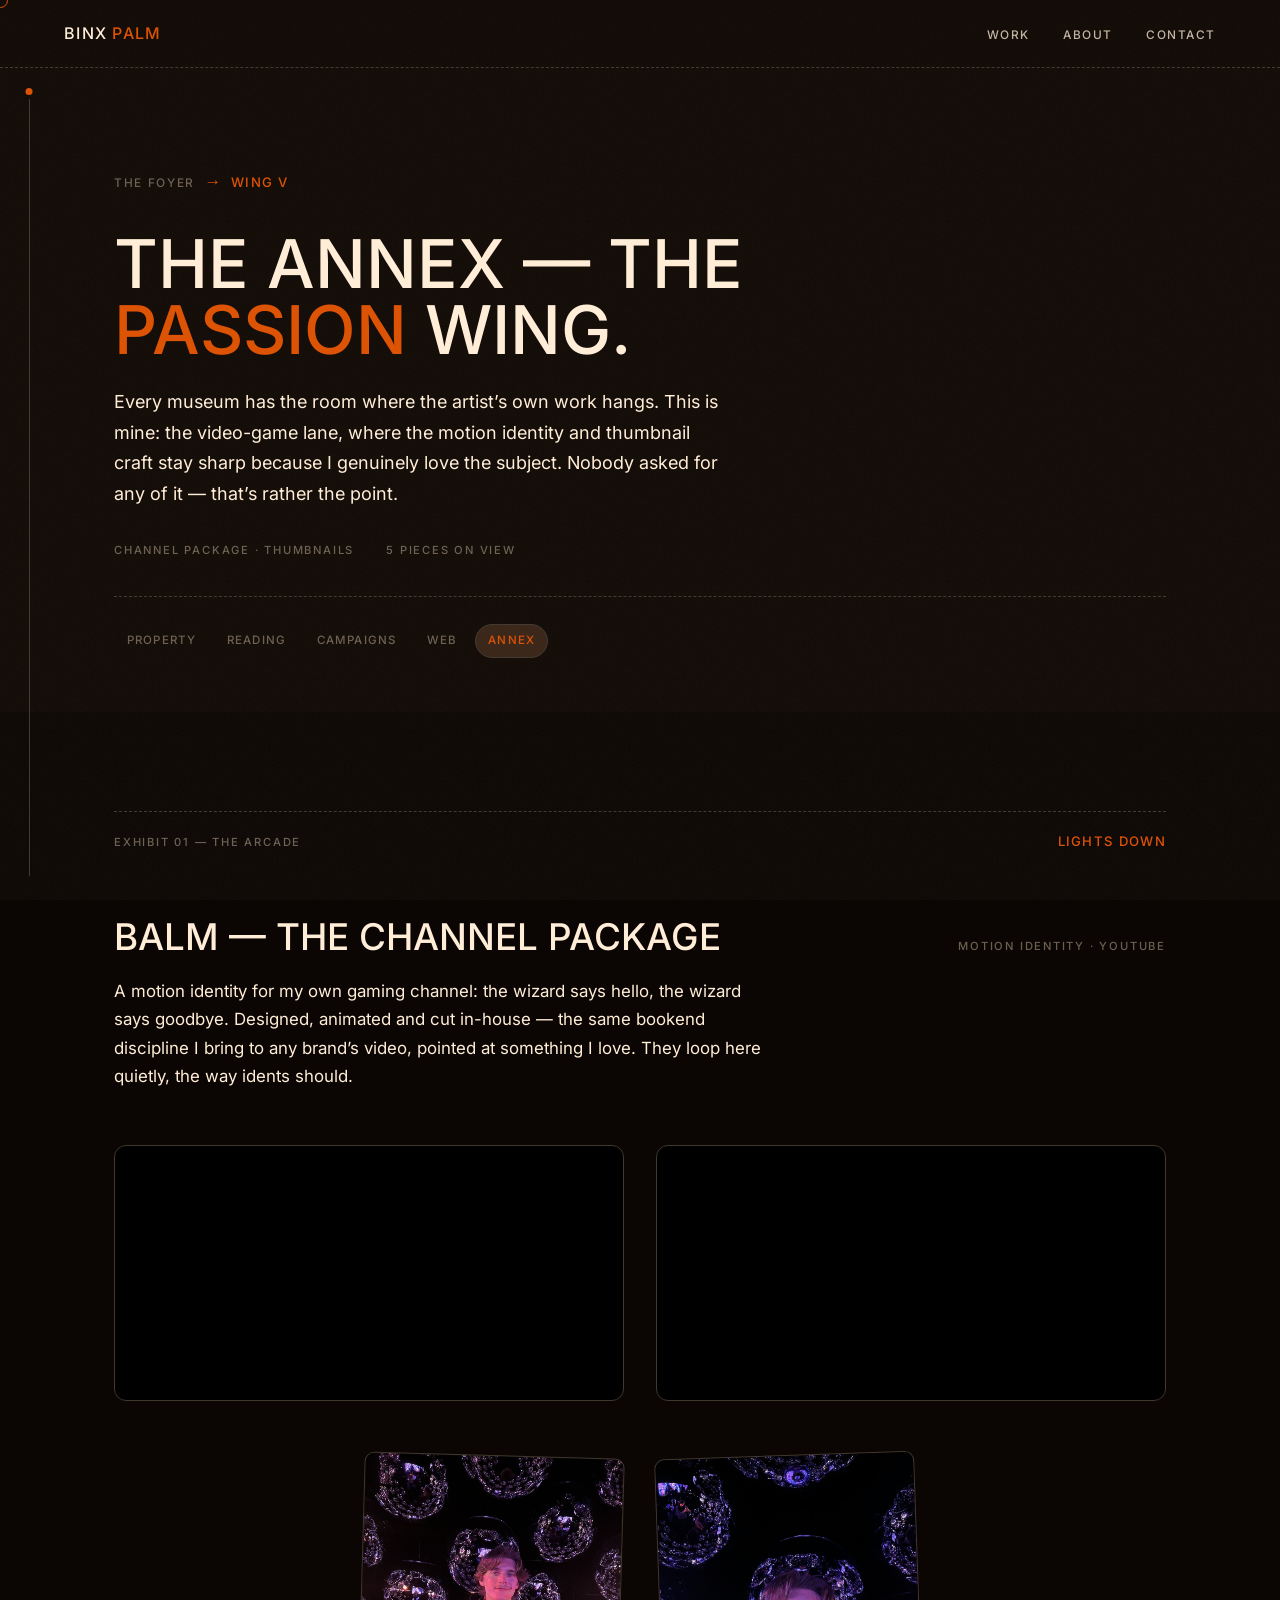
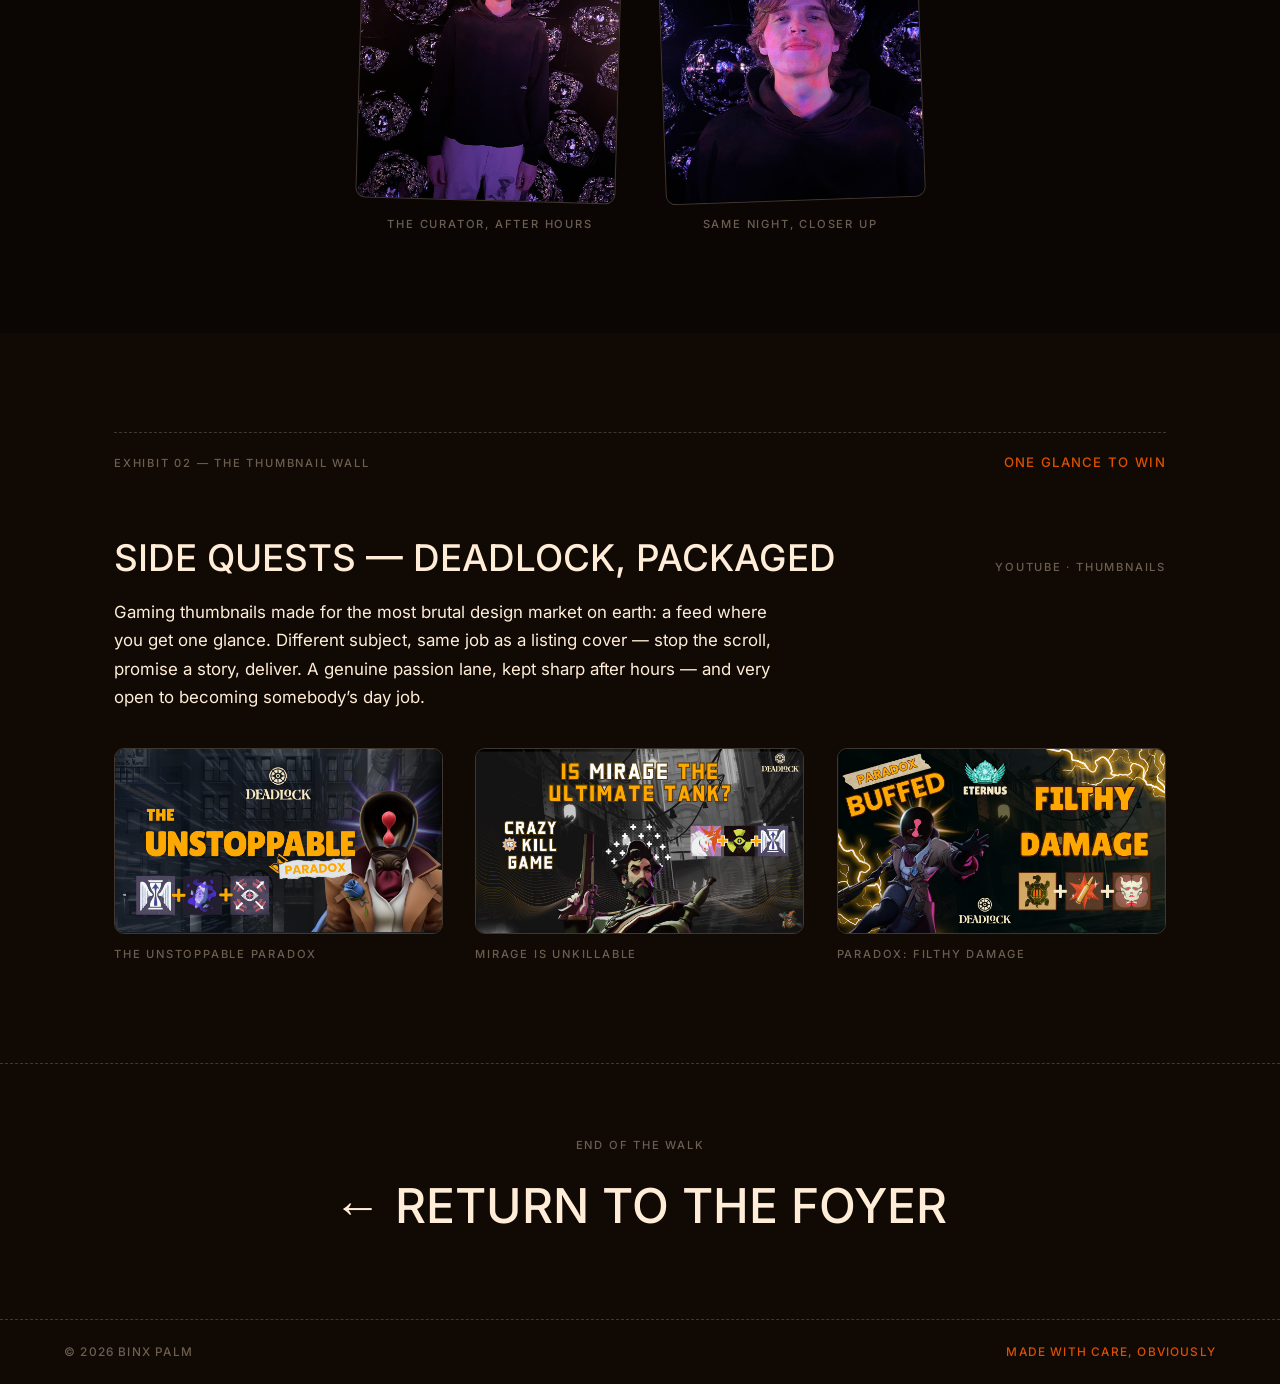
==== annex.html @ 588306c3 "Fix hero parallax smoothness, image cropping, and swap hero backdrop 1. Parallax was snapping direct" ====
<!doctype html>
<html lang="en">
<head>
<meta charset="utf-8">
<meta name="viewport" content="width=device-width, initial-scale=1">
<title>The Annex — Binx Palm</title>
<meta name="description" content="The passion lane of Binx Palm: the Balm channel motion identity and YouTube thumbnail craft.">
<script>document.documentElement.classList.add('js');</script>
<link rel="stylesheet" href="assets/css/site.css">
</head>
<body>

<div class="progress" aria-hidden="true"><i id="pBar"></i></div>

<a class="skip" href="#exhibits">Skip to the exhibits</a>

<nav class="nav" aria-label="Main">
  <a class="mark serif" href="index.html">binx <i>palm</i></a>
  <ul>
    <li><a href="index.html#work">Work</a></li>
    <li><a href="index.html#about">About</a></li>
    <li><a href="index.html#contact">Contact</a></li>
  </ul>
</nav>

<header class="wing-hero wrap">
  <div class="crumb rv">
    <a href="index.html">The foyer</a><span class="sep">→</span><span class="room">wing v</span>
  </div>
  <h1 class="serif rv">The Annex — the <em class="tilt">passion</em> wing.</h1>
  <p class="lede rv d2">Every museum has the room where the artist’s own work hangs. This is mine: the video-game lane, where the motion identity and thumbnail craft stay sharp because I genuinely love the subject. Nobody asked for any of it — that’s rather the point.</p>
  <div class="meta-row rv d2">
    <span class="label">Channel package · thumbnails</span>
    <span class="label">5 pieces on view</span>
  </div>
  <nav class="wing-jump" aria-label="Other wings">
    <a href="property.html">Property</a>
    <a href="reading.html">Reading</a>
    <a href="campaigns.html">Campaigns</a>
    <a href="web.html">Web</a>
    <a href="annex.html" aria-current="page">Annex</a>
  </nav>
</header>

<main id="exhibits">

  <!-- ============ EXHIBIT 1 · THE ARCADE (dark) ============ -->
  <section class="screening">
    <div class="wrap">
      <div class="rule-head rv">
        <span class="label">Exhibit 01 — The arcade</span>
        <span class="room">lights down</span>
      </div>
      <div class="x-head rv">
        <h2 class="serif">Balm — the channel package</h2>
        <span class="label">Motion identity · YouTube</span>
      </div>
      <p class="x-lede rv">A motion identity for my own gaming channel: the wizard says hello, the wizard says goodbye. Designed, animated and cut in-house — the same bookend discipline I bring to any brand’s video, pointed at something I love. They loop here quietly, the way idents should.</p>
      <div class="bumpers rv">
        <figure class="bumper">
          <video src="assets/video/balm-intro.mp4" data-ambient muted loop playsinline preload="metadata" aria-label="Balm channel intro bumper: an animated wizard ident, looping silently"></video>
        </figure>
        <figure class="bumper">
          <video src="assets/video/balm-outro.mp4" data-ambient muted loop playsinline preload="metadata" aria-label="Balm channel outro bumper, looping silently"></video>
        </figure>
      </div>

      <div class="after-hours rv">
        <figure>
          <div class="ph"><img src="assets/img/me/binx-afterhours.jpg" alt="Binx in low purple light, surrounded by mirrored spheres in a dark art installation" loading="lazy"></div>
          <figcaption class="label">the curator, after hours</figcaption>
        </figure>
        <figure>
          <div class="ph"><img src="assets/img/me/binx-closelight.jpg" alt="Binx in close, colourful bokeh light, a quieter portrait from the same night" loading="lazy"></div>
          <figcaption class="label">same night, closer up</figcaption>
        </figure>
      </div>
    </div>
  </section>

  <!-- ============ EXHIBIT 2 · THUMBNAIL WALL ============ -->
  <section>
    <div class="wrap">
      <div class="rule-head rv">
        <span class="label">Exhibit 02 — The thumbnail wall</span>
        <span class="room">one glance to win</span>
      </div>
      <div class="x-head rv">
        <h2 class="serif">Side quests — Deadlock, packaged</h2>
        <span class="label">YouTube · thumbnails</span>
      </div>
      <p class="x-lede rv">Gaming thumbnails made for the most brutal design market on earth: a feed where you get one glance. Different subject, same job as a listing cover — stop the scroll, promise a story, deliver. A genuine passion lane, kept sharp after hours — and very open to becoming somebody’s day job.</p>

      <div class="grid-3 rv" data-gallery="annex">
        <figure>
          <button class="frame" data-full="assets/img/annex/thumb-paradox-unstoppable.jpg" data-cap="The Unstoppable Paradox — build showcase thumbnail" data-cursor="view" aria-haspopup="dialog"><img src="assets/img/annex/thumb-paradox-unstoppable.jpg" alt="YouTube thumbnail: The Unstoppable Paradox, character in trench coat with item icons against a dark city" loading="lazy"><span class="tag">Open</span></button>
          <figcaption><span class="label">The Unstoppable Paradox</span></figcaption>
        </figure>
        <figure>
          <button class="frame" data-full="assets/img/annex/thumb-mirage.jpg" data-cap="Is Mirage the Ultimate Tank? — crazy 15-kill game" data-cursor="view" aria-haspopup="dialog"><img src="assets/img/annex/thumb-mirage.jpg" alt="YouTube thumbnail: Is Mirage the Ultimate Tank, mustachioed character with pistol and item icons" loading="lazy"><span class="tag">Open</span></button>
          <figcaption><span class="label">Mirage is Unkillable</span></figcaption>
        </figure>
        <figure>
          <button class="frame" data-full="assets/img/annex/thumb-paradox-damage.jpg" data-cap="Paradox: Filthy Damage — build thumbnail" data-cursor="view" aria-haspopup="dialog"><img src="assets/img/annex/thumb-paradox-damage.jpg" alt="YouTube thumbnail: Paradox filthy damage build" loading="lazy"><span class="tag">Open</span></button>
          <figcaption><span class="label">Paradox: Filthy Damage</span></figcaption>
        </figure>
      </div>
    </div>
  </section>

</main>

<div class="wing-next">
  <a href="index.html" data-cursor="enter">
    <span class="label">End of the walk</span>
    <span class="next-name serif">← Return to the foyer</span>
  </a>
</div>

<footer class="foot">
  <span>© <span id="year">2026</span> Binx Palm</span>
  <span><i>made with care, obviously</i></span>
</footer>

<script src="assets/js/site.js"></script>
</body>
</html>
---- assets/css/site.css ----
/* ============================================================
   BINX PALM — DARKROOM EDITORIAL
   A single artifact at a time, floating in warm darkness.
   Cream type is the only decoration; ember is spent once.

   Adapted from a darkroom product-editorial system (warm-void
   canvas, uppercase display type, single rare accent) and refit
   for a five-wing portfolio: each wing's signature piece gets a
   full-viewport reveal instead of one hero product. Committed
   to one dark world on purpose — no light/dark toggle here.
   ============================================================ */

/* Cross-document view transitions: a smooth cross-fade between pages in
   browsers that support it (Chrome/Edge 126+), a plain instant navigation
   everywhere else. One rule, whole site, zero JS. */
@view-transition {
  navigation: auto;
}

@font-face {
  font-family: 'Inter';
  font-style: normal;
  font-weight: 400;
  font-display: swap;
  src: url("../fonts/inter-var.woff2") format("woff2");
}
@font-face {
  font-family: 'Inter';
  font-style: normal;
  font-weight: 500;
  font-display: swap;
  src: url("../fonts/inter-var.woff2") format("woff2");
}
@font-face {
  font-family: 'Inter';
  font-style: normal;
  font-weight: 600;
  font-display: swap;
  src: url("../fonts/inter-var.woff2") format("woff2");
}

:root {
  --paper: #100904;      /* walnut shadow — the canvas, every page */
  --ink: #ffedd7;        /* warm cream — the only text color that matters */
  --clay: #dc5000;       /* ember — spent once per screen, never on buttons */
  --sand: #382416;       /* bark brown — elevated surface + the one filled button */
  --sand-deep: #443021;  /* bark, one step up — hover state for elevated surfaces */
  --mute: #6c5f51;       /* driftwood — secondary text, muted structure */
  --hair: #40372e;       /* cork — dashed dividers, hairline borders */
  --nav-veil: rgba(16, 9, 4, .82);
  --screen: #0b0603;     /* just past the canvas — video wells, deepest void */
}

* { margin: 0; padding: 0; box-sizing: border-box; }

html { scroll-behavior: smooth; }
@media (prefers-reduced-motion: reduce) {
  html { scroll-behavior: auto; }
  *, *::before, *::after { animation-duration: .001s !important; transition-duration: .001s !important; }
}

body {
  background: var(--paper);
  color: var(--ink);
  font-family: 'Inter', -apple-system, "Segoe UI", Helvetica, Arial, sans-serif;
  font-size: 1.05rem;
  font-weight: 400;
  line-height: 1.7;
  -webkit-font-smoothing: antialiased;
  overflow-x: hidden;
}
body:has(dialog[open]) { overflow: hidden; }

/* Two voices, no more: uppercase 500 is the default declarative register;
   .voice (body copy) is the sole mixed-case, conversational exception. */
h1, h2, h3, h4,
.serif, .label, .room, .nav .mark, .nav ul a, .crumb a, .wing-jump a,
.work-cap h3, .work-count, .doc-kicker, .doc-open, .live-card h3,
.now-list dt, .socials a, .foot, .skip, .btn-primary, .btn-ghost,
.reveal-kicker, .reveal-heading, .contact h2, .wing-hero h1, .about-copy h2 {
  font-family: 'Inter', -apple-system, sans-serif;
  font-weight: 500;
  text-transform: uppercase;
  letter-spacing: normal;
}
em.tilt, .tilt { font-style: normal; color: var(--clay); }

.voice { font-weight: 400; text-transform: none; letter-spacing: normal; }

a { color: inherit; }
:focus-visible { outline: 2px solid var(--clay); outline-offset: 4px; border-radius: 2px; }
::selection { background: var(--clay); color: var(--ink); }

img, video { max-width: 100%; display: block; }

.label {
  font-size: .7rem; letter-spacing: .16em; color: var(--mute);
}
.room { font-size: .82rem; letter-spacing: .1em; color: var(--clay); }

.skip {
  position: absolute; left: -999px; top: 0; z-index: 300;
  background: var(--sand); color: var(--ink); padding: .5rem 1rem; text-decoration: none;
}
.skip:focus { left: 0; }

/* ============ SCROLL PROGRESS ============ */
.progress { position: fixed; top: 0; left: 0; right: 0; height: 2px; z-index: 210; pointer-events: none; }
.progress i { display: block; height: 100%; background: var(--clay); transform-origin: 0 50%; transform: scaleX(0); }

/* ============ SCROLL RAIL — the site's signature companion ============ */
.rail {
  position: fixed; top: 5.5rem; bottom: 1.5rem; left: clamp(.9rem, 2.4vw, 1.8rem);
  width: 1px; background: var(--hair); z-index: 90; pointer-events: none;
  display: none;
}
@media (min-width: 1080px) and (min-height: 560px) { .rail { display: block; } }
.rail i {
  position: absolute; left: 50%; top: 0; width: 7px; height: 7px; border-radius: 50%;
  background: var(--clay); transform: translate(-50%, 0);
  box-shadow: 0 0 0 4px var(--paper);
}
@media (prefers-reduced-motion: reduce) { .rail i { transition: none; } }

/* ============ CURSOR — an ember ring that morphs over artifacts ============
   Pure addition, never load-bearing: the native cursor stays usable the
   whole time underneath. Fine-pointer + motion-ok only. */
.cursor {
  position: fixed; left: 0; top: 0; z-index: 240; pointer-events: none;
  width: 15px; height: 15px; margin: -7.5px 0 0 -7.5px;
  border: 1px solid var(--clay); border-radius: 50%;
  display: none; opacity: 0;
  transition: width .25s cubic-bezier(.2,.7,.2,1), height .25s cubic-bezier(.2,.7,.2,1),
              margin .25s cubic-bezier(.2,.7,.2,1), opacity .2s, background .25s;
  will-change: transform;
}
.cursor.on { opacity: 1; }
.js.has-cursor .cursor { display: block; }
.cursor .cta {
  position: absolute; inset: 0; display: grid; place-items: center;
  font-size: .58rem; letter-spacing: .1em; color: var(--paper);
  opacity: 0; transition: opacity .2s;
}
.cursor.big {
  width: 58px; height: 58px; margin: -29px 0 0 -29px;
  background: var(--clay); border-color: var(--clay);
}
.cursor.big .cta { opacity: 1; }
@media (pointer: coarse), (prefers-reduced-motion: reduce) { .cursor { display: none !important; } }

/* ============ TILT — every artifact rotates gently toward you ============
   Base transform + transition live on .frame itself and on
   .reveal-figure .frame-shell (below); this just kills the motion
   for anyone who asked for less of it. */
@media (prefers-reduced-motion: reduce) { .frame, .frame-shell { transition: none !important; } }

/* ============ MAGNETIC — the CTA leans toward the cursor ============ */
.btn-primary, .hero-scroll, .wing-next a {
  transition: transform .35s cubic-bezier(.2,.7,.2,1), background .25s;
  display: inline-block;
}

/* ============ MARQUEE — one energetic beat between hero and work ============ */
.marquee {
  overflow: hidden; white-space: nowrap;
  border-top: 1px dashed var(--hair); border-bottom: 1px dashed var(--hair);
  padding: .9rem 0;
}
.marquee .track { display: inline-block; animation: marquee 22s linear infinite; }
@media (prefers-reduced-motion: reduce) { .marquee .track { animation: none; } }
.marquee span {
  font-size: .82rem; letter-spacing: .16em; padding: 0 1.1rem; color: var(--ink); opacity: .7;
}
.marquee span.hi { color: var(--clay); opacity: 1; }
@keyframes marquee { to { transform: translateX(-50%); } }

/* ============ GRAIN — one quiet texture pass, sitewide ============ */
.grain {
  position: fixed; inset: 0; z-index: 205; pointer-events: none;
  opacity: .05; mix-blend-mode: screen;
  background-image: url("data:image/svg+xml,%3Csvg xmlns='http://www.w3.org/2000/svg' width='180' height='180'%3E%3Cfilter id='n'%3E%3CfeTurbulence type='fractalNoise' baseFrequency='0.85' numOctaves='2' stitchTiles='stitch'/%3E%3C/filter%3E%3Crect width='100%25' height='100%25' filter='url(%23n)'/%3E%3C/svg%3E");
}

/* ============ NAV — fixed, transparent, four items max ============ */
.nav {
  position: sticky; top: 0; z-index: 100;
  display: flex; align-items: baseline; justify-content: space-between; gap: 1rem;
  padding: 1.2rem clamp(1.25rem, 5vw, 4rem);
  background: var(--nav-veil);
  backdrop-filter: blur(14px);
  -webkit-backdrop-filter: blur(14px);
  border-bottom: 1px dashed var(--hair);
}
.nav .mark { font-size: 1rem; letter-spacing: .08em; text-decoration: none; }
.nav .mark i { font-style: normal; color: var(--clay); }
.nav ul { display: flex; gap: clamp(.8rem, 2.6vw, 2.2rem); list-style: none; flex-wrap: wrap; }
.nav ul a {
  font-size: .74rem; letter-spacing: .13em;
  text-decoration: none; color: var(--ink); opacity: .75; transition: opacity .25s; position: relative;
}
.nav ul a::after {
  content: ""; position: absolute; left: 0; right: 100%; bottom: -5px; height: 1px;
  border-bottom: 1px dashed var(--clay); transition: right .3s cubic-bezier(.2,.7,.2,1);
}
.nav ul a:hover { opacity: 1; }
.nav ul a:hover::after { right: 0; }
.nav ul a[aria-current="page"] { color: var(--clay); opacity: 1; }

/* ============ SHARED SCAFFOLD ============ */
.wrap { max-width: 1180px; margin: 0 auto; padding-left: clamp(1.25rem, 5vw, 4rem); padding-right: clamp(1.25rem, 5vw, 4rem); }
section, .wing-hero { padding-top: clamp(4.5rem, 11vh, 8rem); padding-bottom: clamp(4.5rem, 11vh, 8rem); }
.rule-head {
  display: flex; align-items: baseline; justify-content: space-between; gap: 1rem;
  border-top: 1px dashed var(--hair); padding-top: 1.1rem;
  margin-bottom: clamp(2.5rem, 6vh, 4rem);
}

/* ============ HERO — text behind subject, in front of the room ============
   Three layers, three parallax speeds: the room photo (slowest, furthest
   back), the wordmark (middle), Binx's cutout (fastest, closest to you) —
   he's standing in front of his own name, which is standing in front of
   the room. data-parallax on each layer is read by site.js. */
.hero {
  position: relative; min-height: 100svh;
  overflow: hidden;
  background:
    radial-gradient(ellipse 70% 55% at 50% 38%, #6b3018 0%, #4a2313 42%, transparent 75%),
    var(--paper);
}

.hero-tag {
  position: absolute; z-index: 3; top: clamp(6rem, 13vh, 8.5rem); left: clamp(1.25rem, 5vw, 4rem);
  font-size: .82rem; letter-spacing: .14em; color: var(--ink); opacity: .85;
}
.hero-tag .paren { color: var(--clay); }

/* vertical sidebar label — a physical-product serial, translated to a portfolio */
.hero-side {
  position: absolute; z-index: 3; right: clamp(.75rem, 2.5vw, 2rem); top: 50%;
  transform: translateY(-50%) rotate(90deg); transform-origin: center;
  font-size: .7rem; letter-spacing: .22em; color: var(--ink); opacity: .55;
  white-space: nowrap; display: none;
}
@media (min-width: 780px) { .hero-side { display: block; } }

/* the wordmark — huge, centered, sitting behind the cutout */
.hero-wordmark {
  position: absolute; z-index: 1; left: 50%; top: 19%;
  transform: translateX(-50%);
  width: 100%; text-align: center; pointer-events: none;
  font-size: clamp(3.1rem, 14.5vw, 10.5rem); line-height: .86; letter-spacing: -0.01em;
  color: var(--ink); white-space: nowrap;
  will-change: transform;
}

/* the cutout — on top of the wordmark, anchored so his head crosses it */
.hero-cutout {
  position: absolute; z-index: 2; left: 50%; top: 12%;
  transform: translateX(-50%);
  width: clamp(230px, 31vw, 430px); height: auto;
  pointer-events: none;
  filter: drop-shadow(0 40px 70px rgba(0,0,0,.5)) saturate(.92) sepia(.08);
  will-change: transform;
}

/* intro + scroll cue, pinned to the foot of the hero */
.hero-foot {
  position: absolute; z-index: 3; left: clamp(1.25rem, 5vw, 4rem); right: clamp(1.25rem, 5vw, 4rem);
  bottom: clamp(6.5rem, 15vh, 9.5rem);
}
.hero-intro {
  max-width: 46ch;
  font-size: clamp(1rem, 1.5vw, 1.25rem); color: var(--ink); opacity: .85;
}
.hero-intro b { font-weight: 600; opacity: 1; }
.hero-scroll {
  display: inline-block; margin-top: clamp(1.25rem, 3vh, 1.75rem);
  font-size: .78rem; letter-spacing: .12em; text-decoration: none; color: var(--ink);
  border-bottom: 1px dashed var(--clay); padding-bottom: .2rem;
}

/* credit card, lower-left, dashed divider inside */
.hero-card {
  position: absolute; z-index: 3; left: clamp(1.25rem, 5vw, 4rem); bottom: clamp(1.5rem, 4vh, 2.5rem);
  max-width: 30ch; padding: 1rem 1.15rem;
  background: rgba(16, 9, 4, .6); border: 1px solid var(--hair); border-radius: 12px;
  backdrop-filter: blur(6px); -webkit-backdrop-filter: blur(6px);
  display: none;
}
@media (min-width: 640px) { .hero-card { display: block; } }
.hero-card .label { display: block; margin-bottom: .6rem; }
.hero-card p { font-size: .86rem; color: var(--ink); opacity: .8; padding-top: .6rem; border-top: 1px dashed var(--hair); }

/* video thumbnail, lower-right */
.hero-video {
  position: absolute; z-index: 3; right: clamp(1.25rem, 5vw, 4rem); bottom: clamp(1.5rem, 4vh, 2.5rem);
  width: clamp(96px, 12vw, 150px); aspect-ratio: 16/10;
  border: 1px solid var(--hair); border-radius: 12px; overflow: hidden;
  text-decoration: none; display: none;
  background: var(--screen);
}
@media (min-width: 900px) { .hero-video { display: grid; place-items: center; } }
.hero-video::before {
  content: ""; position: absolute; inset: 0; opacity: .5;
  background: linear-gradient(140deg, var(--sand), transparent 70%);
}
.hero-video .play {
  position: relative; z-index: 1; width: 34px; height: 34px; border-radius: 50%;
  background: var(--ink); display: grid; place-items: center;
}
.hero-video .play::after {
  content: ""; width: 0; height: 0; margin-left: 3px;
  border-style: solid; border-width: 7px 0 7px 11px; border-color: transparent transparent transparent var(--paper);
}
.hero-video .cap {
  position: absolute; left: .6rem; bottom: .5rem; z-index: 1;
  font-size: .58rem; letter-spacing: .12em; color: var(--ink);
}

/* ============ THE WORK — five artifacts, close together ============
   Compact by request: no full-viewport-per-wing spacing, and the
   artifact itself is the biggest thing in the row. */
.reveal-section {
  border-top: 1px dashed var(--hair);
  padding-top: clamp(1.75rem, 3.5vh, 2.5rem); padding-bottom: clamp(1.75rem, 3.5vh, 2.5rem);
}
.reveal-grid {
  width: 100%; display: grid; gap: clamp(1.5rem, 3vw, 2rem); align-items: center;
}
@media (min-width: 900px) { .reveal-grid { grid-template-columns: .8fr 1.7fr .8fr; } }
.reveal-copy-l { order: 1; }
.reveal-figure { order: 2; justify-self: center; }
.reveal-copy-r { order: 3; }
@media (min-width: 900px) {
  .reveal-copy-l { text-align: left; }
  .reveal-copy-r { text-align: left; }
}
.reveal-kicker { display: block; color: var(--clay); font-size: .76rem; letter-spacing: .14em; margin-bottom: .9rem; }
.reveal-heading {
  font-size: clamp(1.9rem, 4.2vw, 3.1rem); line-height: .96;
  max-width: 13ch;
}
.reveal-copy-r p { font-size: clamp(1rem, 1.4vw, 1.15rem); color: var(--ink); opacity: .8; max-width: 40ch; }
.reveal-count { display: inline-block; margin-top: 1.1rem; font-size: .68rem; letter-spacing: .14em; color: var(--mute); }
/* no forced aspect-ratio here on purpose — most of this work is portrait
   (listing decks, Instagram posts); cropping them into a landscape box
   was hiding most of the content. Each artifact keeps its own shape,
   capped by width/height so nothing dominates the page. */
.reveal-figure a { display: inline-block; text-decoration: none; line-height: 0; }
.reveal-figure .frame-shell {
  position: relative; display: inline-block; line-height: 0;
  border: 1px solid var(--hair); border-radius: 12px; overflow: hidden;
  background: var(--sand); transition: transform .5s cubic-bezier(.2,.7,.2,1), border-color .3s;
}
.reveal-figure img {
  display: block; width: auto; height: auto;
  max-width: min(78vw, 600px); max-height: 68vh;
  transition: transform .6s cubic-bezier(.2,.7,.2,1);
}
.reveal-figure a:hover .frame-shell { border-color: var(--clay); }
.reveal-figure a:hover img { transform: scale(1.03); }

/* ============ WING HERO (subpages) ============ */
.wing-hero { padding-bottom: clamp(2.5rem, 6vh, 4rem); }
.crumb { display: flex; gap: .6rem; align-items: baseline; margin-bottom: clamp(1.5rem, 4vh, 2.25rem); }
.crumb a { font-size: .74rem; letter-spacing: .14em; color: var(--mute); text-decoration: none; }
.crumb a:hover { color: var(--clay); }
.crumb .sep { color: var(--clay); }
.wing-hero h1 { font-size: clamp(2rem, 5.6vw, 4.2rem); line-height: .98; max-width: 16ch; }
.wing-hero .lede { margin-top: 1.5rem; max-width: 56ch; color: var(--ink); opacity: .78; font-size: clamp(1.02rem, 1.4vw, 1.15rem); }
.wing-hero .meta-row { display: flex; flex-wrap: wrap; gap: .5rem 2rem; margin-top: 2rem; align-items: baseline; }

/* jump strip */
.wing-jump {
  display: flex; flex-wrap: wrap; gap: .4rem .3rem;
  margin-top: clamp(1.75rem, 4vh, 2.5rem);
  padding-top: clamp(1.25rem, 3vh, 1.75rem);
  border-top: 1px dashed var(--hair);
}
.wing-jump a {
  font-size: .72rem; letter-spacing: .1em;
  text-decoration: none; color: var(--mute);
  padding: .4rem .75rem; border-radius: 999px;
  border: 1px solid transparent;
  transition: color .25s, border-color .25s, background .25s;
}
.wing-jump a:hover { color: var(--ink); border-color: var(--hair); }
.wing-jump a[aria-current="page"] { color: var(--clay); background: var(--sand); border-color: var(--hair); }

/* ============ EXHIBITS (wing pages) ============ */
.exhibit { margin-bottom: clamp(4rem, 10vh, 7rem); }
.exhibit:last-child { margin-bottom: 0; }
.x-head { display: flex; align-items: baseline; justify-content: space-between; gap: 1rem; flex-wrap: wrap; margin-bottom: .5rem; }
.x-head h2 { font-size: clamp(1.5rem, 3.2vw, 2.3rem); }
.x-lede { color: var(--ink); opacity: .78; max-width: 60ch; margin-bottom: clamp(1.5rem, 4vh, 2.25rem); }
.x-lede a { color: var(--clay); }

/* horizontal flip-through strip */
.strip-shell { position: relative; }
.strip {
  display: flex; gap: clamp(1rem, 2.5vw, 1.75rem);
  overflow-x: auto; scroll-snap-type: x mandatory;
  padding: .25rem .25rem 1rem;
  scrollbar-width: none;
}
.strip::-webkit-scrollbar { display: none; }
.strip .leaf { flex: 0 0 auto; scroll-snap-align: center; width: min(74vw, 420px); }
.strip .leaf.landscape { width: min(84vw, 640px); }
.strip-foot { display: flex; align-items: baseline; justify-content: space-between; gap: 1rem; margin-top: .35rem; }
.strip-count { font-variant-numeric: tabular-nums; }
.strip-count b { color: var(--clay); font-weight: 500; }

/* framed artwork */
.frame {
  position: relative; display: block; width: 100%;
  background: var(--sand); border: 1px solid var(--hair); border-radius: 10px;
  overflow: hidden; cursor: pointer; padding: 0;
  transition: border-color .3s, transform .5s cubic-bezier(.2,.7,.2,1);
  transform: perspective(900px) rotateX(0deg) rotateY(0deg);
  font: inherit; color: inherit; text-align: inherit;
}
.frame img { width: 100%; height: auto; transition: transform .6s cubic-bezier(.2,.7,.2,1); }
.frame:hover { border-color: var(--clay); }
.frame:hover img { transform: scale(1.025); }
.frame .tag {
  position: absolute; left: .75rem; bottom: .75rem;
  background: var(--paper); color: var(--ink);
  font-size: .64rem; letter-spacing: .13em;
  padding: .25rem .6rem; border-radius: 999px; border: 1px solid var(--hair);
  opacity: 0; transition: opacity .3s;
}
.frame:hover .tag { opacity: 1; }

/* grids */
.grid-3 { display: grid; gap: clamp(1.25rem, 3vw, 2rem); }
@media (min-width: 760px) { .grid-3 { grid-template-columns: 1fr 1fr 1fr; } }
.grid-2 { display: grid; gap: clamp(1.25rem, 3vw, 2rem); }
@media (min-width: 700px) { .grid-2 { grid-template-columns: 1fr 1fr; } }
.grid-3 figure figcaption, .grid-2 figure figcaption { margin-top: .7rem; }
.grid-3 figure figcaption .label, .grid-2 figure figcaption .label { display: block; }
.grid-3 figure figcaption p, .grid-2 figure figcaption p { color: var(--ink); opacity: .7; font-size: .92rem; margin-top: .25rem; }

/* document placards (PDFs) */
.doc-row { display: grid; gap: clamp(1.25rem, 3vw, 2rem); }
@media (min-width: 760px) { .doc-row { grid-template-columns: 1fr 1fr; } }
.doc-card {
  display: flex; flex-direction: column; gap: .5rem;
  border: 1px solid var(--hair); border-radius: 12px;
  background: var(--sand); padding: clamp(1.5rem, 3.5vw, 2.25rem);
  text-decoration: none; position: relative; overflow: hidden;
  transition: border-color .3s, transform .4s;
}
.doc-card:hover { border-color: var(--clay); transform: translateY(-3px); }
.doc-preview {
  display: block; position: relative;
  height: clamp(240px, 34vw, 360px);
  margin: 0 0 1rem; border: 1px dashed var(--hair); border-radius: 8px;
  overflow: hidden; background: var(--paper);
}
.doc-preview::before {
  content: "PDF — open to read"; position: absolute; inset: 0;
  display: grid; place-items: center;
  font-size: .7rem; letter-spacing: .16em; color: var(--mute);
}
.doc-preview iframe {
  position: absolute; inset: 0; width: 100%; height: 100%;
  border: 0; pointer-events: none; background: transparent;
}
.doc-card .doc-kicker { color: var(--clay); font-size: .68rem; letter-spacing: .16em; }
.doc-card h3 { font-size: clamp(1.2rem, 2.4vw, 1.7rem); line-height: 1.1; }
.doc-card p { color: var(--ink); opacity: .78; font-size: .95rem; }
.doc-card .doc-open { margin-top: .75rem; color: var(--ink); font-size: .72rem; letter-spacing: .14em; }
.doc-card .doc-open i { font-style: normal; color: var(--clay); }
.doc-card .corner {
  position: absolute; top: 0; right: 0; width: 44px; height: 44px;
  background: linear-gradient(225deg, var(--paper) 50%, var(--sand-deep) 50%);
  border-left: 1px dashed var(--hair); border-bottom: 1px dashed var(--hair);
  border-bottom-left-radius: 8px;
}

/* live-site cards */
.live-card {
  display: flex; flex-direction: column; gap: .4rem;
  border: 1px solid var(--hair); border-radius: 12px; padding: clamp(1.5rem, 3.5vw, 2.25rem);
  text-decoration: none; transition: border-color .3s, transform .4s; position: relative;
}
.live-card:hover { border-color: var(--clay); transform: translateY(-3px); }
.live-card .pulse {
  position: absolute; top: 1.4rem; right: 1.4rem; width: 9px; height: 9px; border-radius: 50%;
  background: var(--clay);
}
.live-card .pulse::after {
  content: ""; position: absolute; inset: -5px; border-radius: 50%;
  border: 1.5px solid var(--clay); opacity: .5;
  animation: pulse 2s ease-out infinite;
}
@keyframes pulse { 0% { transform: scale(.5); opacity: .7; } 100% { transform: scale(1.4); opacity: 0; } }
@media (prefers-reduced-motion: reduce) { .live-card .pulse::after { animation: none; } }
.live-card h3 { font-size: clamp(1.2rem, 2.4vw, 1.7rem); }
.live-card p { color: var(--ink); opacity: .78; font-size: .95rem; }
.live-card .doc-open { margin-top: .6rem; font-size: .72rem; letter-spacing: .14em; }
.live-card .doc-open i { font-style: normal; color: var(--clay); }

/* ============ SCREENING (video wells go one step darker) ============ */
.screening { background: var(--screen); }
.screen-main { border-radius: 12px; overflow: hidden; border: 1px solid var(--hair); background: #000; }
.screen-main video { display: block; width: 100%; height: auto; }
.screen-cap { display: flex; justify-content: space-between; gap: 1rem; flex-wrap: wrap; margin-top: .8rem; }
.bumpers { display: grid; gap: clamp(1.25rem, 3vw, 2rem); margin-top: clamp(2.5rem, 6vh, 4rem); }
@media (min-width: 700px) { .bumpers { grid-template-columns: 1fr 1fr; } }
.bumper { border-radius: 12px; overflow: hidden; border: 1px solid var(--hair); background: #000; }
.bumper video { display: block; width: 100%; height: auto; }
.after-hours {
  margin-top: clamp(2.5rem, 6vh, 4rem); display: flex; flex-wrap: wrap;
  justify-content: center; align-items: flex-end; gap: clamp(1.5rem, 4vw, 2.5rem);
}
.after-hours figure { display: grid; justify-items: center; gap: .9rem; }
.after-hours .ph {
  width: min(60vw, 260px); border: 1px solid var(--hair); border-radius: 10px;
  overflow: hidden; transform: rotate(1.6deg);
}
.after-hours figure:nth-child(2) .ph { transform: rotate(-2deg); }
.after-hours img { display: block; width: 100%; }

/* ============ SERVICES / ABOUT / CONTACT (foyer) ============ */
.services-grid { display: grid; gap: clamp(2.25rem, 5vw, 3.5rem); }
@media (min-width: 760px) { .services-grid { grid-template-columns: 1fr 1fr 1fr; } }
.service { border-top: 1px dashed var(--hair); padding-top: 1.4rem; transition: transform .4s cubic-bezier(.2,.7,.2,1); }
.service:hover { transform: translateY(-4px); }
.service h3 { font-size: 1.2rem; margin: .9rem 0 .55rem; }
.service .num { font-size: .9rem; color: var(--clay); display: inline-block; transition: transform .4s; }
.service:hover .num { transform: rotate(-8deg) scale(1.15); }
.service p { color: var(--ink); opacity: .78; font-size: .98rem; }

.about-grid { display: grid; gap: clamp(2.5rem, 6vw, 5rem); align-items: start; }
@media (min-width: 860px) { .about-grid { grid-template-columns: 5fr 7fr; } }
.portrait {
  position: relative; background: var(--sand); border: 1px solid var(--hair);
  border-radius: 16px;
  aspect-ratio: 4 / 5; overflow: hidden; max-width: 420px;
}
.portrait img { position: absolute; inset: 0; width: 100%; height: 100%; object-fit: cover; filter: grayscale(.1) sepia(.08) brightness(.85); }
.portrait-cap { margin-top: .8rem; font-size: .78rem; color: var(--mute); }

.pull-quote {
  font-size: clamp(1.15rem, 2.4vw, 1.5rem);
  line-height: 1.35;
  border-left: 2px dashed var(--clay);
  padding-left: 1.1rem;
  margin-bottom: clamp(1.75rem, 4vh, 2.5rem);
  max-width: 46ch;
}
.about-copy h2 { font-size: clamp(1.7rem, 3.8vw, 2.7rem); line-height: 1.02; margin-bottom: 1.5rem; }
.about-copy p { margin-bottom: 1.15rem; max-width: 58ch; color: var(--ink); opacity: .82; }
.about-copy p b { font-weight: 600; opacity: 1; }
.now-list { margin-top: 2.25rem; border-top: 1px dashed var(--hair); }
.now-list div { display: grid; grid-template-columns: minmax(90px, 140px) 1fr; gap: 1rem; padding: .8rem 0; border-bottom: 1px dashed var(--hair); }
.now-list dt { font-size: .7rem; letter-spacing: .16em; color: var(--clay); padding-top: .25em; }
.now-list dd { color: var(--ink); opacity: .78; font-weight: 400; text-transform: none; }

.contact { text-align: center; }
.contact h2 { font-size: clamp(2rem, 6.4vw, 4.6rem); line-height: 1; max-width: none; }
.contact .sub { color: var(--ink); opacity: .8; max-width: 44ch; margin: 1.5rem auto 0; }

/* the one filled button on the site — spent here, on purpose */
.btn-primary {
  display: inline-block; margin-top: clamp(2rem, 5vh, 3rem);
  font-size: .95rem; letter-spacing: .08em;
  text-decoration: none; color: var(--ink); background: var(--sand);
  border: 1px solid var(--hair);
  padding: 1rem 2rem; border-radius: 36px;
  transition: background .25s, transform .25s;
}
.btn-primary:hover { background: var(--sand-deep); }

.socials { display: flex; justify-content: center; flex-wrap: wrap; gap: 1.1rem 2.2rem; margin-top: clamp(2.25rem, 5vh, 3.25rem); }
.socials a {
  font-size: .76rem; letter-spacing: .14em;
  text-decoration: none; color: var(--mute); transition: color .25s;
  border-bottom: 1px solid transparent;
}
.socials a:hover { color: var(--ink); border-color: var(--hair); }

/* ============ WING FOOT NAV (next wing) ============ */
.wing-next { border-top: 1px dashed var(--hair); }
.wing-next a {
  display: block; text-decoration: none; text-align: center;
  padding: clamp(3rem, 8vh, 5rem) 1rem;
}
.wing-next .label { display: block; margin-bottom: .6rem; }
.wing-next .next-name { font-size: clamp(1.7rem, 4.8vw, 3rem); color: var(--ink); transition: color .3s; }
.wing-next a:hover .next-name { color: var(--clay); }

/* ============ LIGHTBOX ============ */
dialog.lightbox {
  border: none; border-radius: 0; background: transparent; padding: 0;
  width: 100vw; height: 100vh; max-width: 100vw; max-height: 100vh;
  display: grid; place-items: center;
}
dialog.lightbox:not([open]) { display: none; }
dialog.lightbox::backdrop { background: rgba(6, 3, 1, .93); backdrop-filter: blur(4px); }
.lb-stage { position: relative; width: min(94vw, 1200px); max-height: 92vh; display: grid; justify-items: center; }
.lb-stage img {
  max-width: 100%; max-height: 82vh; width: auto; height: auto;
  border-radius: 8px; border: 1px solid var(--hair);
  background: var(--paper);
}
.lb-bar {
  display: flex; align-items: baseline; justify-content: space-between; gap: 1.5rem;
  width: 100%; margin-top: 1rem; color: var(--ink);
}
.lb-bar .lb-cap { font-size: .9rem; opacity: .8; text-transform: none; font-weight: 400; }
.lb-bar .lb-count { font-variant-numeric: tabular-nums; font-size: .76rem; letter-spacing: .14em; color: var(--mute); }
.lb-btn {
  position: fixed; top: 50%; transform: translateY(-50%);
  background: rgba(255,237,215,.06); color: var(--ink);
  border: 1px solid var(--hair); border-radius: 999px;
  width: 52px; height: 52px; font-size: 1.1rem; cursor: pointer;
  transition: background .25s, border-color .25s;
}
.lb-btn:hover { background: var(--sand); border-color: var(--clay); }
.lb-btn.prev { left: clamp(.5rem, 3vw, 2.5rem); }
.lb-btn.next { right: clamp(.5rem, 3vw, 2.5rem); }
.lb-close {
  position: fixed; top: clamp(.75rem, 3vh, 2rem); right: clamp(.75rem, 3vw, 2.5rem);
  background: transparent; color: var(--ink); border: 1px solid var(--hair);
  border-radius: 999px; width: 44px; height: 44px; cursor: pointer; font-size: 1rem;
  transition: background .25s, border-color .25s;
}
.lb-close:hover { background: var(--sand); border-color: var(--clay); }
@media (max-width: 700px) {
  .lb-btn { top: auto; bottom: 1rem; transform: none; }
  .lb-btn.prev { left: 25%; }
  .lb-btn.next { right: 25%; }
}

/* ============ FOOTER ============ */
.foot {
  border-top: 1px dashed var(--hair);
  padding: 1.4rem clamp(1.25rem, 5vw, 4rem);
  display: flex; flex-wrap: wrap; gap: .5rem 2rem; justify-content: space-between;
  font-size: .74rem; letter-spacing: .1em; color: var(--mute);
}
.foot i { font-style: normal; color: var(--clay); }

/* ============ REVEAL (js-gated, subtle) ============ */
.js .rv { opacity: 0; transform: translateY(12px); }
.js .rv.in { opacity: 1; transform: none; transition: opacity .7s ease, transform .7s cubic-bezier(.2,.7,.2,1); }
.js .rv.d2.in { transition-delay: .08s; }
.js .rv.d3.in { transition-delay: .16s; }
@media (prefers-reduced-motion: reduce) {
  .js .rv { opacity: 1 !important; transform: none !important; }
}
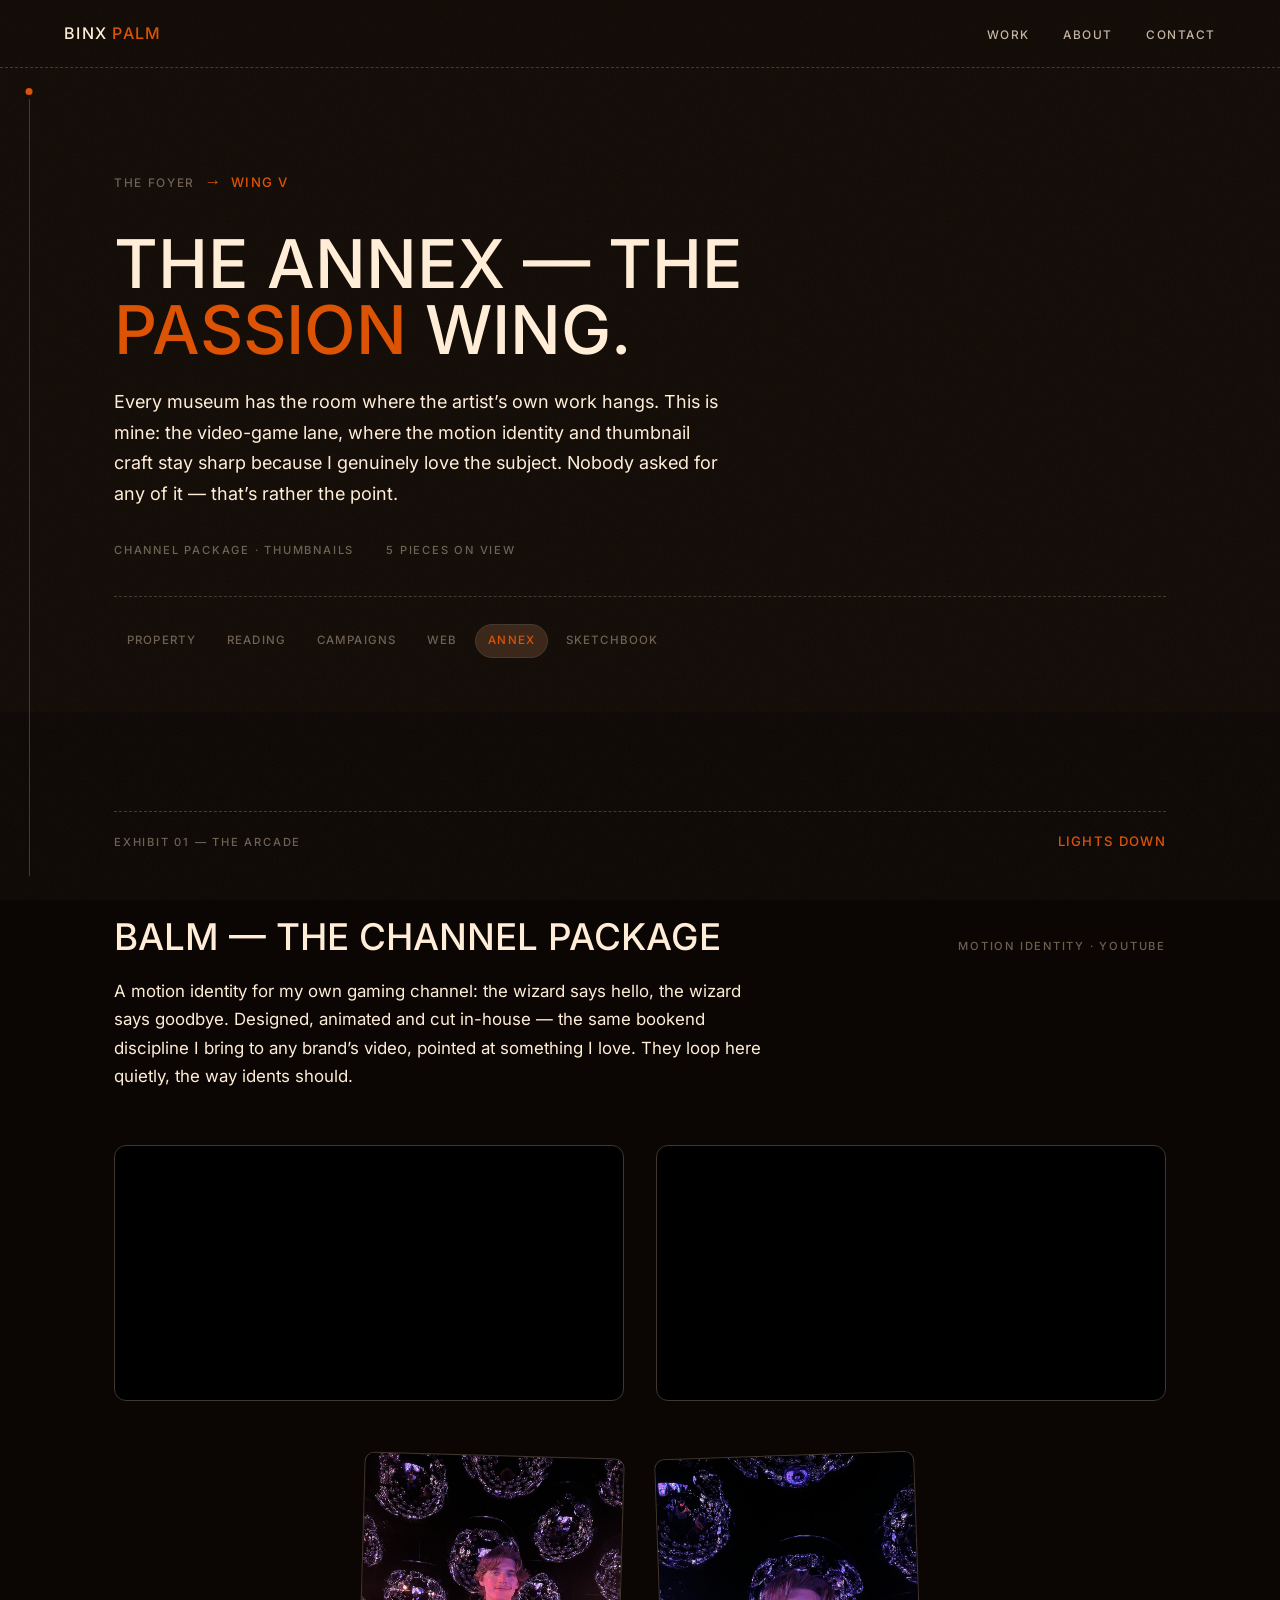
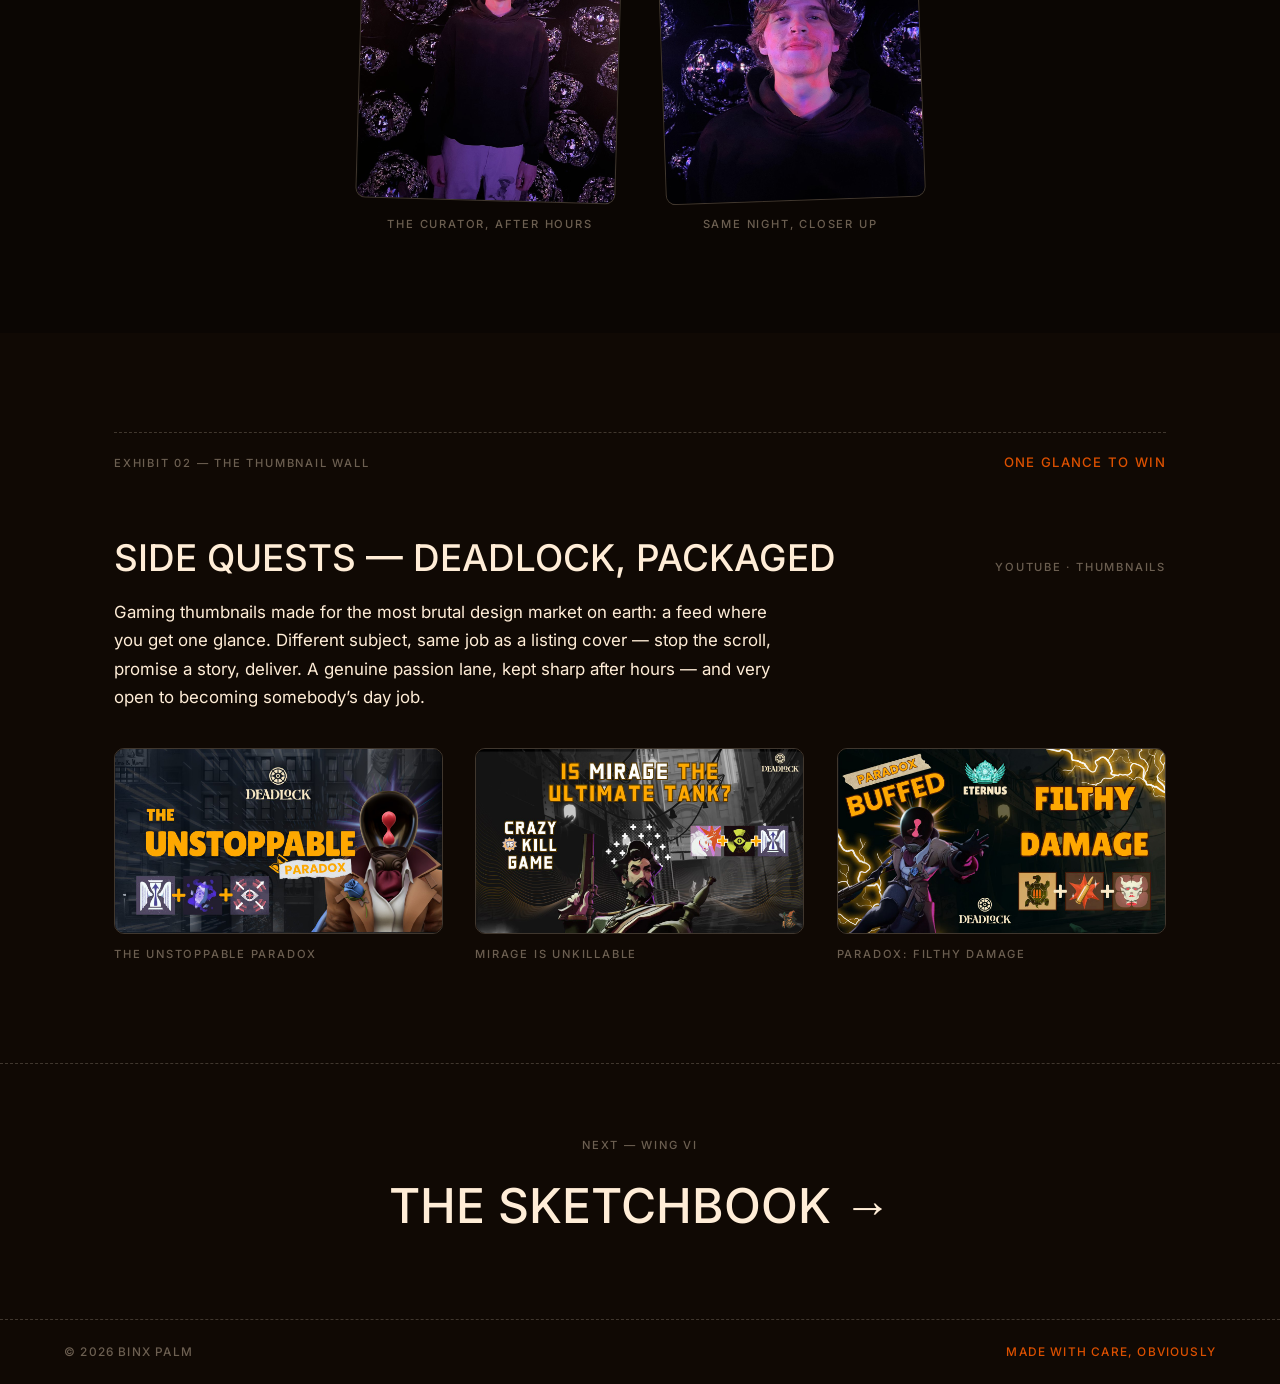
==== commit 88cc45a6: "Add Sketchbook wing: illustration, logo marks and the Rocket->Poseidon rebrand case study Introduces" ====
--- a/annex.html
+++ b/annex.html
@@ -39,6 +39,7 @@
     <a href="campaigns.html">Campaigns</a>
     <a href="web.html">Web</a>
     <a href="annex.html" aria-current="page">Annex</a>
+    <a href="sketchbook.html">Sketchbook</a>
   </nav>
 </header>
 
@@ -111,9 +112,9 @@
 </main>
 
 <div class="wing-next">
-  <a href="index.html" data-cursor="enter">
-    <span class="label">End of the walk</span>
-    <span class="next-name serif">← Return to the foyer</span>
+  <a href="sketchbook.html" data-cursor="enter">
+    <span class="label">Next — wing vi</span>
+    <span class="next-name serif">The Sketchbook →</span>
   </a>
 </div>
 
--- a/assets/css/site.css
+++ b/assets/css/site.css
@@ -150,7 +150,7 @@
 
 /* ============ TILT — every artifact rotates gently toward you ============
    Base transform + transition live on .frame itself and on
-   .reveal-figure .frame-shell (below); this just kills the motion
+   .work-panel-figure .frame-shell (below); this just kills the motion
    for anyone who asked for less of it. */
 @media (prefers-reduced-motion: reduce) { .frame, .frame-shell { transition: none !important; } }
 
@@ -160,19 +160,24 @@
   display: inline-block;
 }
 
-/* ============ MARQUEE — one energetic beat between hero and work ============ */
+/* ============ MARQUEE — one energetic beat between hero and work ============
+   Driven entirely by JS (site.js), not a CSS keyframe: a percentage-based
+   translateX only loops seamlessly if the duplicated content happens to be
+   wider than the viewport, which silently fails (a visible gap of nothing)
+   on any screen wide enough that it isn't. JS measures the real pixel
+   width of one copy and loops against that instead, so it's correct at
+   any viewport size, and duplicates copies until the track safely
+   overflows the widest visible window. */
 .marquee {
   overflow: hidden; white-space: nowrap;
   border-top: 1px dashed var(--hair); border-bottom: 1px dashed var(--hair);
   padding: .9rem 0;
 }
-.marquee .track { display: inline-block; animation: marquee 22s linear infinite; }
-@media (prefers-reduced-motion: reduce) { .marquee .track { animation: none; } }
+.marquee .track { display: inline-flex; will-change: transform; }
 .marquee span {
   font-size: .82rem; letter-spacing: .16em; padding: 0 1.1rem; color: var(--ink); opacity: .7;
 }
 .marquee span.hi { color: var(--clay); opacity: 1; }
-@keyframes marquee { to { transform: translateX(-50%); } }
 
 /* ============ GRAIN — one quiet texture pass, sitewide ============ */
 .grain {
@@ -230,6 +235,7 @@
 
 .hero-tag {
   position: absolute; z-index: 3; top: clamp(6rem, 13vh, 8.5rem); left: clamp(1.25rem, 5vw, 4rem);
+  right: clamp(1.25rem, 5vw, 4rem); max-width: 46ch;
   font-size: .82rem; letter-spacing: .14em; color: var(--ink); opacity: .85;
 }
 .hero-tag .paren { color: var(--clay); }
@@ -245,19 +251,26 @@
 
 /* the wordmark — huge, centered, sitting behind the cutout */
 .hero-wordmark {
-  position: absolute; z-index: 1; left: 50%; top: 19%;
-  transform: translateX(-50%);
+  position: absolute; z-index: 1; left: 50%; top: 16%;
+  transform: translate3d(-50%, 0, 0);
   width: 100%; text-align: center; pointer-events: none;
-  font-size: clamp(3.1rem, 14.5vw, 10.5rem); line-height: .86; letter-spacing: -0.01em;
+  font-size: clamp(5.5rem, 25vw, 19rem); line-height: .82; letter-spacing: -0.025em;
   color: var(--ink); white-space: nowrap;
   will-change: transform;
 }
 
+/* opacity-only entrance for the two parallax-driven layers — see the
+   markup comment for why these can't use the shared .rv system */
+.hero-fade { opacity: 0; }
+.js .hero-fade { animation: heroFadeIn 1s ease .25s forwards; }
+@keyframes heroFadeIn { to { opacity: 1; } }
+@media (prefers-reduced-motion: reduce) { .hero-fade { opacity: 1; animation: none; } }
+
 /* the cutout — on top of the wordmark, anchored so his head crosses it */
 .hero-cutout {
-  position: absolute; z-index: 2; left: 50%; top: 12%;
-  transform: translateX(-50%);
-  width: clamp(230px, 31vw, 430px); height: auto;
+  position: absolute; z-index: 2; left: 50%; top: 6%;
+  transform: translate3d(-50%, 0, 0);
+  width: clamp(320px, 44vw, 640px); height: auto;
   pointer-events: none;
   filter: drop-shadow(0 40px 70px rgba(0,0,0,.5)) saturate(.92) sepia(.08);
   will-change: transform;
@@ -291,74 +304,66 @@
 .hero-card .label { display: block; margin-bottom: .6rem; }
 .hero-card p { font-size: .86rem; color: var(--ink); opacity: .8; padding-top: .6rem; border-top: 1px dashed var(--hair); }
 
-/* video thumbnail, lower-right */
-.hero-video {
-  position: absolute; z-index: 3; right: clamp(1.25rem, 5vw, 4rem); bottom: clamp(1.5rem, 4vh, 2.5rem);
-  width: clamp(96px, 12vw, 150px); aspect-ratio: 16/10;
-  border: 1px solid var(--hair); border-radius: 12px; overflow: hidden;
-  text-decoration: none; display: none;
-  background: var(--screen);
-}
-@media (min-width: 900px) { .hero-video { display: grid; place-items: center; } }
-.hero-video::before {
-  content: ""; position: absolute; inset: 0; opacity: .5;
-  background: linear-gradient(140deg, var(--sand), transparent 70%);
-}
-.hero-video .play {
-  position: relative; z-index: 1; width: 34px; height: 34px; border-radius: 50%;
-  background: var(--ink); display: grid; place-items: center;
-}
-.hero-video .play::after {
-  content: ""; width: 0; height: 0; margin-left: 3px;
-  border-style: solid; border-width: 7px 0 7px 11px; border-color: transparent transparent transparent var(--paper);
-}
-.hero-video .cap {
-  position: absolute; left: .6rem; bottom: .5rem; z-index: 1;
-  font-size: .58rem; letter-spacing: .12em; color: var(--ink);
-}
-
-/* ============ THE WORK — five artifacts, close together ============
-   Compact by request: no full-viewport-per-wing spacing, and the
-   artifact itself is the biggest thing in the row. */
-.reveal-section {
-  border-top: 1px dashed var(--hair);
-  padding-top: clamp(1.75rem, 3.5vh, 2.5rem); padding-bottom: clamp(1.75rem, 3.5vh, 2.5rem);
-}
-.reveal-grid {
-  width: 100%; display: grid; gap: clamp(1.5rem, 3vw, 2rem); align-items: center;
-}
-@media (min-width: 900px) { .reveal-grid { grid-template-columns: .8fr 1.7fr .8fr; } }
-.reveal-copy-l { order: 1; }
-.reveal-figure { order: 2; justify-self: center; }
-.reveal-copy-r { order: 3; }
-@media (min-width: 900px) {
-  .reveal-copy-l { text-align: left; }
-  .reveal-copy-r { text-align: left; }
-}
-.reveal-kicker { display: block; color: var(--clay); font-size: .76rem; letter-spacing: .14em; margin-bottom: .9rem; }
-.reveal-heading {
-  font-size: clamp(1.9rem, 4.2vw, 3.1rem); line-height: .96;
-  max-width: 13ch;
-}
-.reveal-copy-r p { font-size: clamp(1rem, 1.4vw, 1.15rem); color: var(--ink); opacity: .8; max-width: 40ch; }
-.reveal-count { display: inline-block; margin-top: 1.1rem; font-size: .68rem; letter-spacing: .14em; color: var(--mute); }
+/* ============ THE WORK — a horizontal walk past five artifacts ============
+   Desktop, fine pointer, motion allowed: the section pins to the viewport
+   and the row of panels translates sideways in step with vertical scroll,
+   so scrolling down *feels* like walking past five framed pieces — the
+   sticky-pin + scroll-scrubbed-transform pattern used by a lot of the
+   agency/portfolio sites this design draws from. Touch, narrow, or
+   reduced-motion visitors get a plain native horizontal scroll-snap
+   carousel instead — scroll-jacking a transform against a finger swipe
+   is exactly what reads as broken on a phone, so it never attempts to. */
+.work-outer { position: relative; }
+.work-sticky { position: relative; }
+.js .work-outer.enhanced .work-sticky {
+  position: sticky; top: 0; height: 100svh;
+  display: flex; flex-direction: column; justify-content: center;
+  overflow: hidden;
+}
+.work-track {
+  display: flex; align-items: center;
+  gap: clamp(1.5rem, 4vw, 3rem);
+  overflow-x: auto; scroll-snap-type: x proximity;
+  padding: 1rem clamp(1.25rem, 5vw, 4rem) 1.5rem;
+  scrollbar-width: none;
+}
+.work-track::-webkit-scrollbar { display: none; }
+.js .work-outer.enhanced .work-track {
+  overflow: visible; scroll-snap-type: none; will-change: transform;
+}
+
+.work-panel {
+  flex: 0 0 auto; width: min(88vw, 960px); scroll-snap-align: center;
+  display: grid; gap: clamp(1.5rem, 3vw, 2.5rem); align-items: center;
+}
+@media (min-width: 700px) { .work-panel { grid-template-columns: 1.3fr 1fr; } }
+.work-panel-figure { display: block; text-decoration: none; }
 /* no forced aspect-ratio here on purpose — most of this work is portrait
    (listing decks, Instagram posts); cropping them into a landscape box
    was hiding most of the content. Each artifact keeps its own shape,
-   capped by width/height so nothing dominates the page. */
-.reveal-figure a { display: inline-block; text-decoration: none; line-height: 0; }
-.reveal-figure .frame-shell {
-  position: relative; display: inline-block; line-height: 0;
-  border: 1px solid var(--hair); border-radius: 12px; overflow: hidden;
-  background: var(--sand); transition: transform .5s cubic-bezier(.2,.7,.2,1), border-color .3s;
-}
-.reveal-figure img {
-  display: block; width: auto; height: auto;
-  max-width: min(78vw, 600px); max-height: 68vh;
-  transition: transform .6s cubic-bezier(.2,.7,.2,1);
-}
-.reveal-figure a:hover .frame-shell { border-color: var(--clay); }
-.reveal-figure a:hover img { transform: scale(1.03); }
+   capped by height so nothing dominates the panel. */
+.work-panel-figure .frame-shell {
+  position: relative; border: 1px solid var(--hair); border-radius: 14px; overflow: hidden;
+  background: var(--sand);
+  transform: perspective(900px) rotateX(0deg) rotateY(0deg);
+  transition: transform .5s cubic-bezier(.2,.7,.2,1), border-color .3s;
+}
+.work-panel-figure img { display: block; width: 100%; height: auto; max-height: 60vh; object-fit: contain; }
+.work-panel-figure:hover .frame-shell { border-color: var(--clay); }
+.work-panel-copy .reveal-kicker { display: block; color: var(--clay); font-size: .76rem; letter-spacing: .14em; margin-bottom: .9rem; }
+.work-panel-copy .reveal-heading { font-size: clamp(1.9rem, 4.2vw, 3.1rem); line-height: .96; max-width: 13ch; }
+.work-panel-copy p.voice { font-size: clamp(1rem, 1.4vw, 1.15rem); color: var(--ink); opacity: .8; max-width: 40ch; margin: .9rem 0 0; }
+.reveal-count { display: inline-block; margin-top: 1.1rem; font-size: .68rem; letter-spacing: .14em; color: var(--mute); }
+
+.work-progress {
+  display: flex; align-items: center; gap: clamp(1rem, 3vw, 1.75rem);
+  padding: 0 clamp(1.25rem, 5vw, 4rem);
+  margin-top: clamp(1rem, 2.5vh, 1.5rem);
+}
+.work-progress-track { flex: 1; height: 1px; background: var(--hair); position: relative; }
+.work-progress-track i { position: absolute; top: 50%; left: 0; width: 7px; height: 7px; margin: -3.5px 0 0 -3.5px; border-radius: 50%; background: var(--clay); }
+.work-progress .count { font-variant-numeric: tabular-nums; white-space: nowrap; }
+.work-progress .count b { color: var(--clay); font-weight: 500; }
 
 /* ============ WING HERO (subpages) ============ */
 .wing-hero { padding-bottom: clamp(2.5rem, 6vh, 4rem); }
@@ -542,14 +547,6 @@
 .portrait img { position: absolute; inset: 0; width: 100%; height: 100%; object-fit: cover; filter: grayscale(.1) sepia(.08) brightness(.85); }
 .portrait-cap { margin-top: .8rem; font-size: .78rem; color: var(--mute); }
 
-.pull-quote {
-  font-size: clamp(1.15rem, 2.4vw, 1.5rem);
-  line-height: 1.35;
-  border-left: 2px dashed var(--clay);
-  padding-left: 1.1rem;
-  margin-bottom: clamp(1.75rem, 4vh, 2.5rem);
-  max-width: 46ch;
-}
 .about-copy h2 { font-size: clamp(1.7rem, 3.8vw, 2.7rem); line-height: 1.02; margin-bottom: 1.5rem; }
 .about-copy p { margin-bottom: 1.15rem; max-width: 58ch; color: var(--ink); opacity: .82; }
 .about-copy p b { font-weight: 600; opacity: 1; }
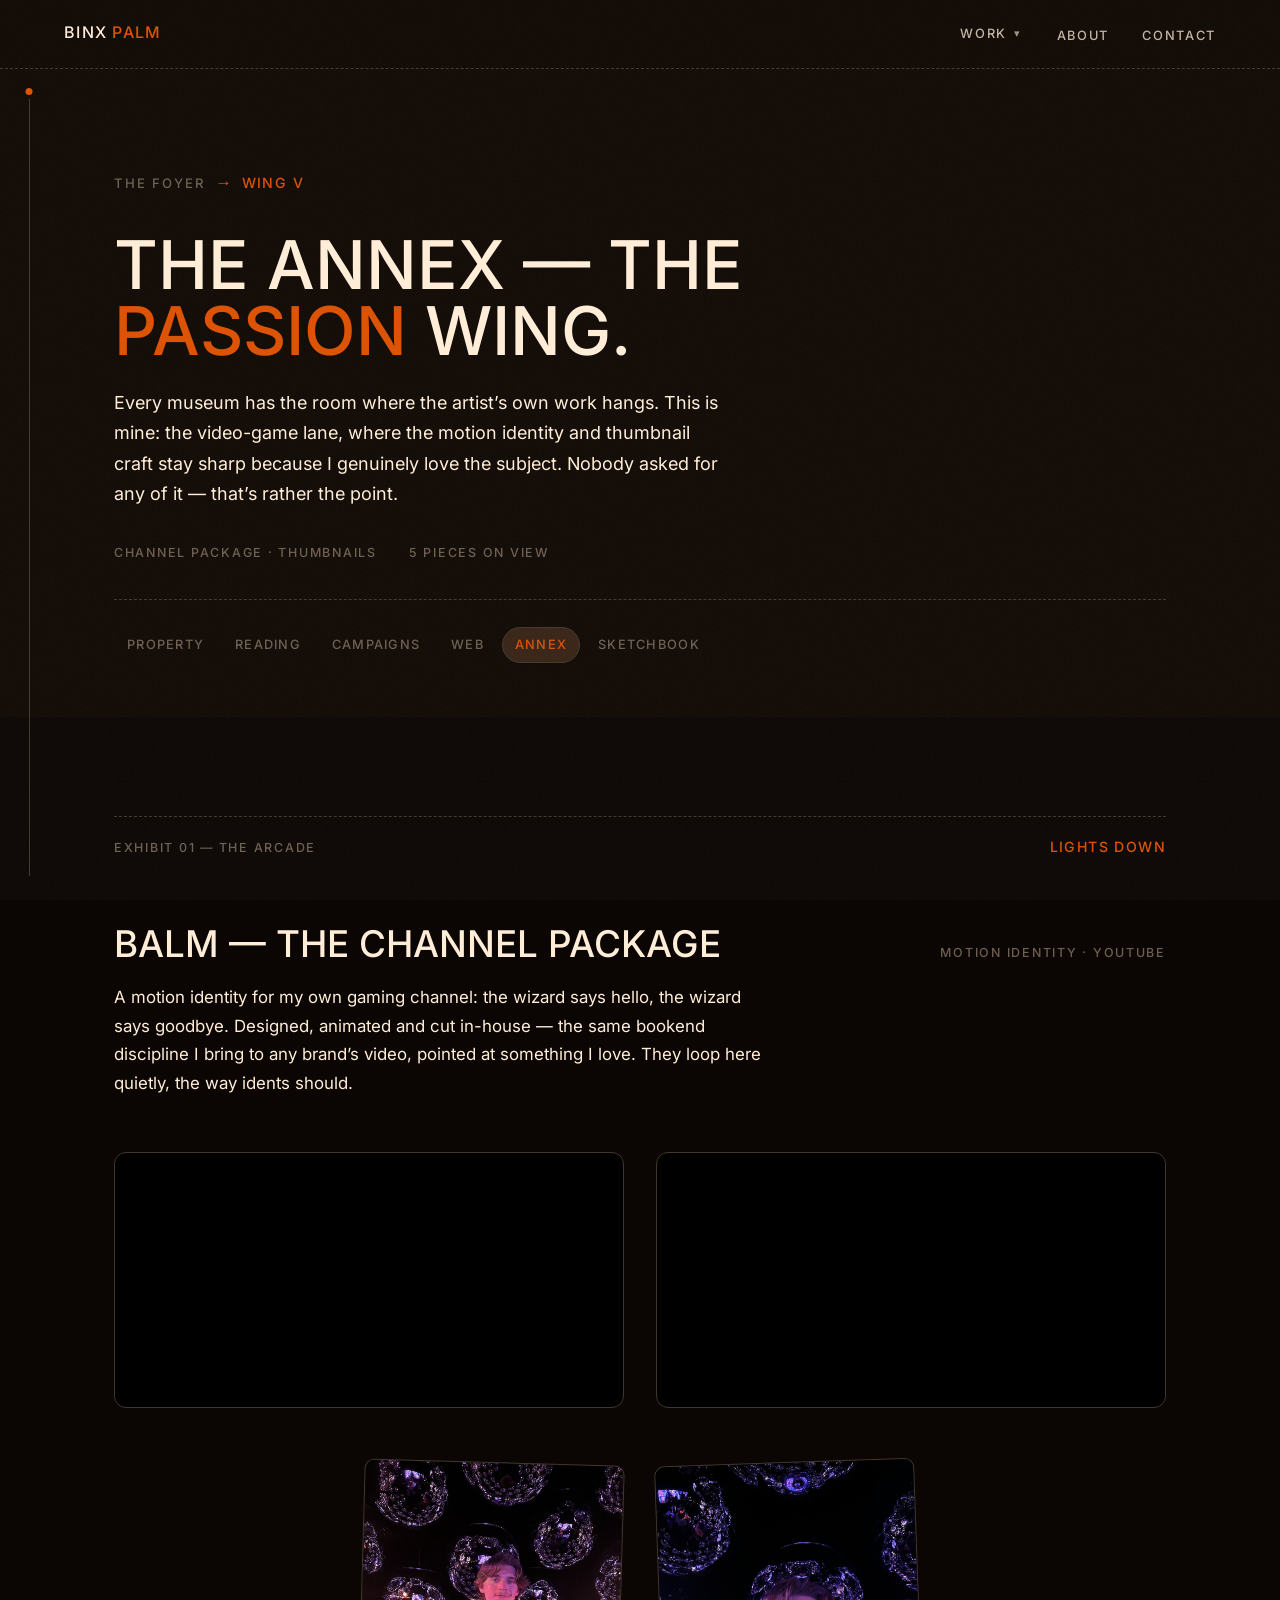
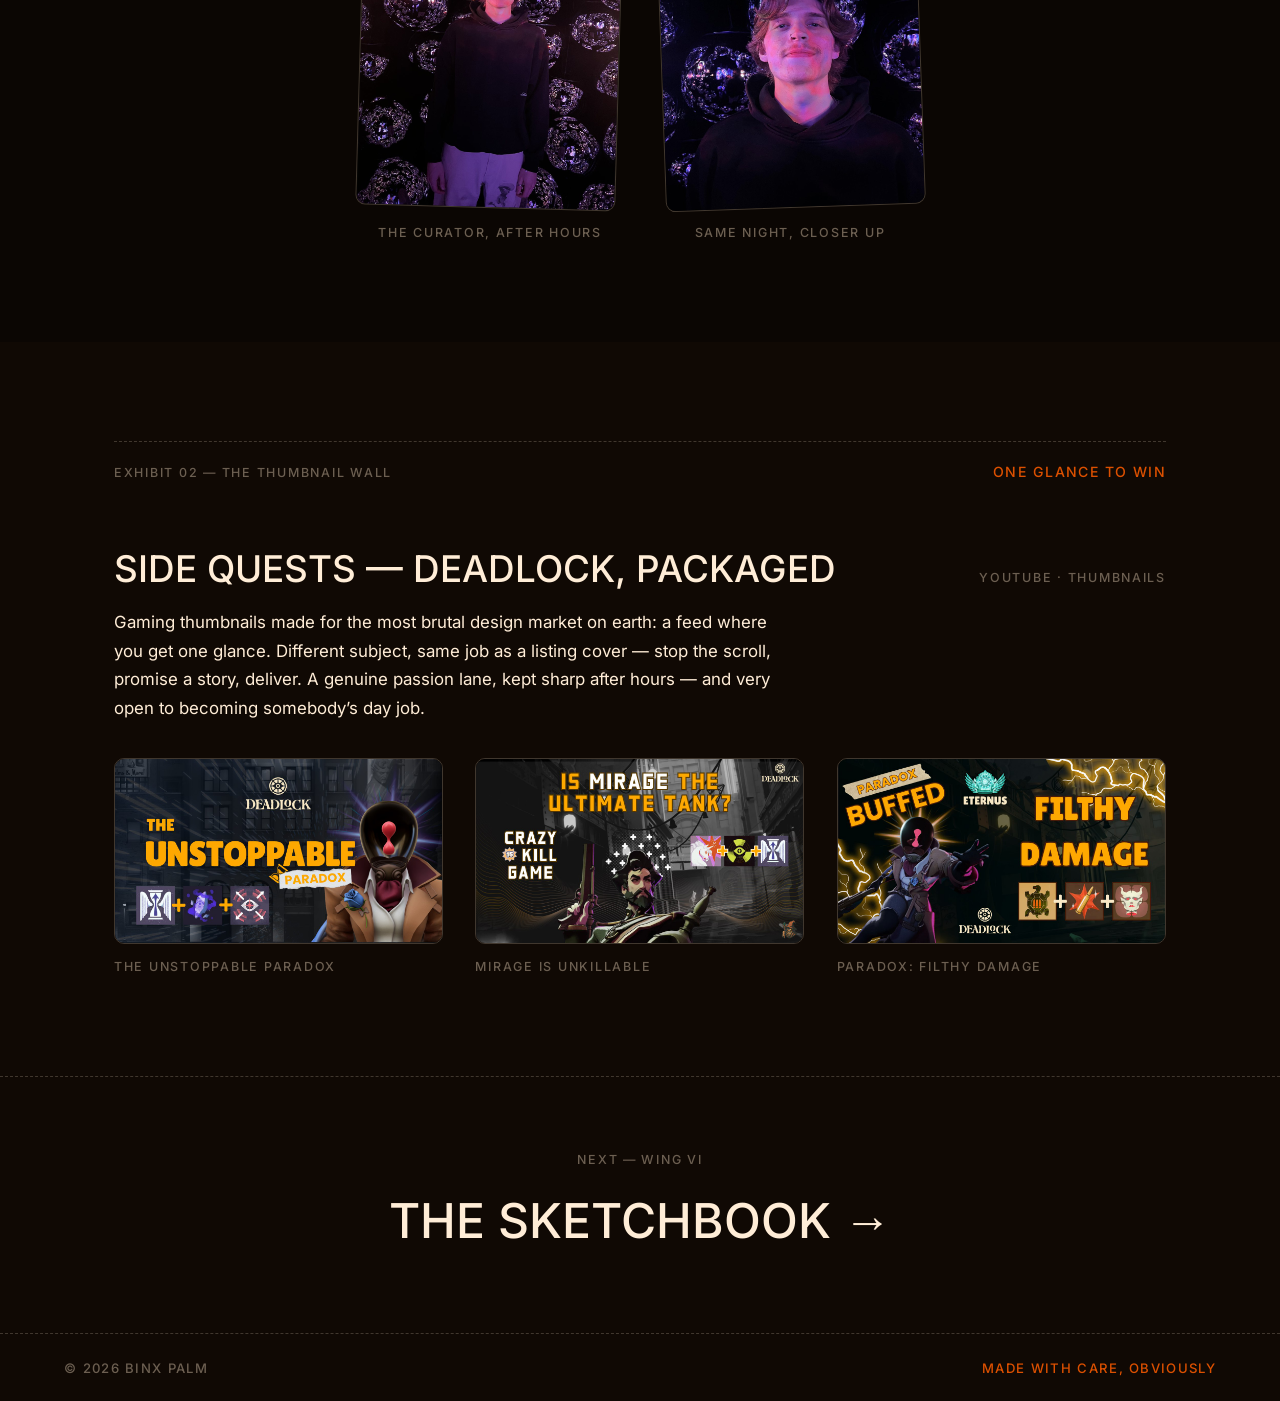
==== commit ac55d63d: "Add a Work dropdown to the main nav for direct wing access Every page's nav now has a small caret ne" ====
--- a/annex.html
+++ b/annex.html
@@ -17,7 +17,17 @@
 <nav class="nav" aria-label="Main">
   <a class="mark serif" href="index.html">binx <i>palm</i></a>
   <ul>
-    <li><a href="index.html#work">Work</a></li>
+    <li class="nav-drop">
+      <a href="index.html#work">Work</a><button class="nav-drop-toggle" type="button" aria-haspopup="true" aria-expanded="false" aria-controls="workMenu" aria-label="Show wings">▾</button>
+      <ul class="nav-drop-menu" id="workMenu">
+        <li><a href="property.html">Property</a></li>
+        <li><a href="reading.html">Reading</a></li>
+        <li><a href="campaigns.html">Campaigns</a></li>
+        <li><a href="web.html">Web</a></li>
+        <li><a href="annex.html" aria-current="page">Annex</a></li>
+        <li><a href="sketchbook.html">Sketchbook</a></li>
+      </ul>
+    </li>
     <li><a href="index.html#about">About</a></li>
     <li><a href="index.html#contact">Contact</a></li>
   </ul>
--- a/assets/css/site.css
+++ b/assets/css/site.css
@@ -94,9 +94,9 @@
 img, video { max-width: 100%; display: block; }
 
 .label {
-  font-size: .7rem; letter-spacing: .16em; color: var(--mute);
-}
-.room { font-size: .82rem; letter-spacing: .1em; color: var(--clay); }
+  font-size: .78rem; letter-spacing: .14em; color: var(--mute);
+}
+.room { font-size: .88rem; letter-spacing: .1em; color: var(--clay); }
 
 .skip {
   position: absolute; left: -999px; top: 0; z-index: 300;
@@ -155,7 +155,7 @@
 @media (prefers-reduced-motion: reduce) { .frame, .frame-shell { transition: none !important; } }
 
 /* ============ MAGNETIC — the CTA leans toward the cursor ============ */
-.btn-primary, .hero-scroll, .wing-next a {
+.btn-primary, .wing-next a {
   transition: transform .35s cubic-bezier(.2,.7,.2,1), background .25s;
   display: inline-block;
 }
@@ -200,7 +200,7 @@
 .nav .mark i { font-style: normal; color: var(--clay); }
 .nav ul { display: flex; gap: clamp(.8rem, 2.6vw, 2.2rem); list-style: none; flex-wrap: wrap; }
 .nav ul a {
-  font-size: .74rem; letter-spacing: .13em;
+  font-size: .8rem; letter-spacing: .13em;
   text-decoration: none; color: var(--ink); opacity: .75; transition: opacity .25s; position: relative;
 }
 .nav ul a::after {
@@ -210,6 +210,46 @@
 .nav ul a:hover { opacity: 1; }
 .nav ul a:hover::after { right: 0; }
 .nav ul a[aria-current="page"] { color: var(--clay); opacity: 1; }
+
+/* "Work" quick-jump — the six wings, one click away from anywhere on the
+   site instead of scrolling back through the foyer's horizontal walk
+   every time. Click-to-toggle works on every device; hover is a bonus
+   shortcut only where a real hover state exists (desktop). */
+.nav-drop { position: relative; display: flex; align-items: center; gap: .25rem; }
+.nav-drop-toggle {
+  background: none; border: none; padding: .2rem; margin: 0; cursor: pointer;
+  font: inherit; font-size: .7rem; color: var(--ink); opacity: .6; line-height: 1;
+  transition: opacity .25s, transform .25s;
+}
+.nav-drop-toggle:hover { opacity: 1; }
+.nav-drop-menu.open ~ .nav-drop-toggle,
+.nav-drop:hover .nav-drop-toggle { opacity: 1; }
+.nav-drop-menu {
+  position: absolute; top: 100%; left: 50%; margin-top: .9rem;
+  transform: translate(-50%, -6px);
+  min-width: 168px; list-style: none; padding: .4rem;
+  background: var(--nav-veil); backdrop-filter: blur(14px); -webkit-backdrop-filter: blur(14px);
+  border: 1px solid var(--hair); border-radius: 10px;
+  opacity: 0; visibility: hidden; pointer-events: none;
+  transition: opacity .2s ease, transform .2s ease, visibility .2s;
+  z-index: 150;
+}
+.nav-drop-menu a {
+  display: block; padding: .6rem .8rem; border-radius: 6px;
+  font-size: .78rem; letter-spacing: .1em; text-decoration: none;
+  color: var(--ink); opacity: .75; transition: background .2s, opacity .2s;
+}
+.nav-drop-menu a::after { display: none; }
+.nav-drop-menu a:hover { background: var(--sand); opacity: 1; }
+.nav-drop-menu a[aria-current="page"] { color: var(--clay); opacity: 1; }
+.nav-drop-menu.open {
+  opacity: 1; visibility: visible; pointer-events: auto; transform: translate(-50%, 0);
+}
+@media (hover: hover) and (pointer: fine) {
+  .nav-drop:hover .nav-drop-menu {
+    opacity: 1; visibility: visible; pointer-events: auto; transform: translate(-50%, 0);
+  }
+}
 
 /* ============ SHARED SCAFFOLD ============ */
 .wrap { max-width: 1180px; margin: 0 auto; padding-left: clamp(1.25rem, 5vw, 4rem); padding-right: clamp(1.25rem, 5vw, 4rem); }
@@ -220,13 +260,41 @@
   margin-bottom: clamp(2.5rem, 6vh, 4rem);
 }
 
+/* the arms-out photo, presenting a rotating card of the work — tucked in
+   the hero's bottom-right corner (mirroring .hero-card at bottom-left),
+   hidden below the breakpoint where there's no real room for it */
+.work-intro-figure-wrap {
+  position: absolute; z-index: 3; right: clamp(1rem, 4vw, 3rem); bottom: clamp(1.5rem, 4vh, 2.5rem);
+  display: none;
+}
+@media (min-width: 860px) { .work-intro-figure-wrap { display: block; } }
+.work-intro-figure {
+  display: block; height: clamp(218px, 24vw, 345px); width: auto;
+  transform: rotate(-4deg);
+  filter: drop-shadow(0 18px 26px rgba(0,0,0,.45));
+}
+/* a little card of the work itself, floating in the gap his arms make —
+   percentages are hand-tuned to this specific photo's pose */
+.work-rotator {
+  position: absolute; top: 24%; left: 12%; width: 25%; aspect-ratio: 4 / 5;
+  transform: rotate(8deg);
+  border-radius: 6px; overflow: hidden;
+  border: 2px solid var(--ink); background: var(--sand);
+  box-shadow: 0 10px 20px rgba(0,0,0,.45);
+}
+.work-rotator-slide {
+  position: absolute; inset: 0; width: 100%; height: 100%; object-fit: cover;
+  opacity: 0; transition: opacity 1s ease;
+}
+.work-rotator-slide.in { opacity: 1; }
+
 /* ============ HERO — text behind subject, in front of the room ============
    Three layers, three parallax speeds: the room photo (slowest, furthest
    back), the wordmark (middle), Binx's cutout (fastest, closest to you) —
    he's standing in front of his own name, which is standing in front of
    the room. data-parallax on each layer is read by site.js. */
 .hero {
-  position: relative; min-height: 100svh;
+  position: relative; min-height: 100vh; min-height: 100svh;
   overflow: hidden;
   background:
     radial-gradient(ellipse 70% 55% at 50% 38%, #6b3018 0%, #4a2313 42%, transparent 75%),
@@ -236,7 +304,7 @@
 .hero-tag {
   position: absolute; z-index: 3; top: clamp(6rem, 13vh, 8.5rem); left: clamp(1.25rem, 5vw, 4rem);
   right: clamp(1.25rem, 5vw, 4rem); max-width: 46ch;
-  font-size: .82rem; letter-spacing: .14em; color: var(--ink); opacity: .85;
+  font-size: .88rem; letter-spacing: .14em; color: var(--ink); opacity: .85;
 }
 .hero-tag .paren { color: var(--clay); }
 
@@ -244,7 +312,7 @@
 .hero-side {
   position: absolute; z-index: 3; right: clamp(.75rem, 2.5vw, 2rem); top: 50%;
   transform: translateY(-50%) rotate(90deg); transform-origin: center;
-  font-size: .7rem; letter-spacing: .22em; color: var(--ink); opacity: .55;
+  font-size: .76rem; letter-spacing: .22em; color: var(--ink); opacity: .55;
   white-space: nowrap; display: none;
 }
 @media (min-width: 780px) { .hero-side { display: block; } }
@@ -276,21 +344,18 @@
   will-change: transform;
 }
 
-/* intro + scroll cue, pinned to the foot of the hero */
+/* intro paragraph, pinned to the foot of the hero — bottom offset sized
+   to clear the hero-card sitting below it, now that the scroll cue that
+   used to occupy that gap is gone */
 .hero-foot {
   position: absolute; z-index: 3; left: clamp(1.25rem, 5vw, 4rem); right: clamp(1.25rem, 5vw, 4rem);
-  bottom: clamp(6.5rem, 15vh, 9.5rem);
+  bottom: clamp(9rem, 18vh, 12.5rem);
 }
 .hero-intro {
   max-width: 46ch;
   font-size: clamp(1rem, 1.5vw, 1.25rem); color: var(--ink); opacity: .85;
 }
 .hero-intro b { font-weight: 600; opacity: 1; }
-.hero-scroll {
-  display: inline-block; margin-top: clamp(1.25rem, 3vh, 1.75rem);
-  font-size: .78rem; letter-spacing: .12em; text-decoration: none; color: var(--ink);
-  border-bottom: 1px dashed var(--clay); padding-bottom: .2rem;
-}
 
 /* credit card, lower-left, dashed divider inside */
 .hero-card {
@@ -316,7 +381,7 @@
 .work-outer { position: relative; }
 .work-sticky { position: relative; }
 .js .work-outer.enhanced .work-sticky {
-  position: sticky; top: 0; height: 100svh;
+  position: sticky; top: 0; height: 100vh; height: 100svh;
   display: flex; flex-direction: column; justify-content: center;
   overflow: hidden;
 }
@@ -347,13 +412,28 @@
   background: var(--sand);
   transform: perspective(900px) rotateX(0deg) rotateY(0deg);
   transition: transform .5s cubic-bezier(.2,.7,.2,1), border-color .3s;
-}
-.work-panel-figure img { display: block; width: 100%; height: auto; max-height: 60vh; object-fit: contain; }
+  /* height matched to the .work-panel-mini tile row (below) — this is now
+     only used by wings with a single real image (Web), and it was
+     dwarfing its three-tile neighbors at the old 60vh ceiling */
+  height: clamp(150px, 20vw, 215px);
+  display: flex; align-items: center; justify-content: center;
+}
+.work-panel-figure img { display: block; width: auto; height: 100%; max-width: 100%; object-fit: contain; }
 .work-panel-figure:hover .frame-shell { border-color: var(--clay); }
-.work-panel-copy .reveal-kicker { display: block; color: var(--clay); font-size: .76rem; letter-spacing: .14em; margin-bottom: .9rem; }
+
+/* the foyer teaser, upgraded: three real pieces per wing instead of one
+   static image, so a first-time visitor sees actual work with zero
+   clicks — "Enter the wing" is still there for anyone who wants the rest */
+.work-panel-mini { display: grid; grid-template-columns: repeat(3, 1fr); gap: clamp(.5rem, 1.2vw, .9rem); }
+.work-panel-mini .frame { aspect-ratio: 4 / 5; display: flex; align-items: center; justify-content: center; }
+/* contain, not cover — several of these pieces aren't natively portrait,
+   and cropping them was hiding real content. Letterboxing onto the
+   frame's own sand background reads like a mounted photo mat instead. */
+.work-panel-mini .frame img { width: 100%; height: 100%; max-height: none; object-fit: contain; }
+.work-panel-copy .reveal-kicker { display: block; color: var(--clay); font-size: .84rem; letter-spacing: .14em; margin-bottom: .9rem; }
 .work-panel-copy .reveal-heading { font-size: clamp(1.9rem, 4.2vw, 3.1rem); line-height: .96; max-width: 13ch; }
 .work-panel-copy p.voice { font-size: clamp(1rem, 1.4vw, 1.15rem); color: var(--ink); opacity: .8; max-width: 40ch; margin: .9rem 0 0; }
-.reveal-count { display: inline-block; margin-top: 1.1rem; font-size: .68rem; letter-spacing: .14em; color: var(--mute); }
+.reveal-count { display: inline-block; margin-top: 1.1rem; font-size: .76rem; letter-spacing: .14em; color: var(--mute); }
 
 .work-progress {
   display: flex; align-items: center; gap: clamp(1rem, 3vw, 1.75rem);
@@ -368,7 +448,7 @@
 /* ============ WING HERO (subpages) ============ */
 .wing-hero { padding-bottom: clamp(2.5rem, 6vh, 4rem); }
 .crumb { display: flex; gap: .6rem; align-items: baseline; margin-bottom: clamp(1.5rem, 4vh, 2.25rem); }
-.crumb a { font-size: .74rem; letter-spacing: .14em; color: var(--mute); text-decoration: none; }
+.crumb a { font-size: .82rem; letter-spacing: .14em; color: var(--mute); text-decoration: none; }
 .crumb a:hover { color: var(--clay); }
 .crumb .sep { color: var(--clay); }
 .wing-hero h1 { font-size: clamp(2rem, 5.6vw, 4.2rem); line-height: .98; max-width: 16ch; }
@@ -383,7 +463,7 @@
   border-top: 1px dashed var(--hair);
 }
 .wing-jump a {
-  font-size: .72rem; letter-spacing: .1em;
+  font-size: .8rem; letter-spacing: .1em;
   text-decoration: none; color: var(--mute);
   padding: .4rem .75rem; border-radius: 999px;
   border: 1px solid transparent;
@@ -409,11 +489,27 @@
   scrollbar-width: none;
 }
 .strip::-webkit-scrollbar { display: none; }
+.strip.wheeling { scroll-snap-type: none; }
 .strip .leaf { flex: 0 0 auto; scroll-snap-align: center; width: min(74vw, 420px); }
 .strip .leaf.landscape { width: min(84vw, 640px); }
 .strip-foot { display: flex; align-items: baseline; justify-content: space-between; gap: 1rem; margin-top: .35rem; }
 .strip-count { font-variant-numeric: tabular-nums; }
 .strip-count b { color: var(--clay); font-weight: 500; }
+
+.strip-viewport { position: relative; }
+.strip-nav {
+  position: absolute; top: 50%; transform: translateY(-50%); z-index: 2;
+  width: 42px; height: 42px; border-radius: 999px; display: grid; place-items: center;
+  background: rgba(11,6,3,.6); color: var(--ink); border: 1px solid var(--hair);
+  font-size: 1rem; cursor: pointer; opacity: 0;
+  transition: opacity .25s, background .25s, border-color .25s;
+}
+.strip-viewport:hover .strip-nav, .strip-nav:focus-visible { opacity: 1; }
+.strip-nav:hover { background: var(--sand); border-color: var(--clay); }
+.strip-nav[disabled] { opacity: 0 !important; pointer-events: none; }
+.strip-nav.prev { left: .5rem; }
+.strip-nav.next { right: .5rem; }
+@media (hover: none), (max-width: 640px) { .strip-nav { display: none; } }
 
 /* framed artwork */
 .frame {
@@ -430,7 +526,7 @@
 .frame .tag {
   position: absolute; left: .75rem; bottom: .75rem;
   background: var(--paper); color: var(--ink);
-  font-size: .64rem; letter-spacing: .13em;
+  font-size: .7rem; letter-spacing: .13em;
   padding: .25rem .6rem; border-radius: 999px; border: 1px solid var(--hair);
   opacity: 0; transition: opacity .3s;
 }
@@ -465,16 +561,16 @@
 .doc-preview::before {
   content: "PDF — open to read"; position: absolute; inset: 0;
   display: grid; place-items: center;
-  font-size: .7rem; letter-spacing: .16em; color: var(--mute);
+  font-size: .78rem; letter-spacing: .16em; color: var(--mute);
 }
 .doc-preview iframe {
   position: absolute; inset: 0; width: 100%; height: 100%;
   border: 0; pointer-events: none; background: transparent;
 }
-.doc-card .doc-kicker { color: var(--clay); font-size: .68rem; letter-spacing: .16em; }
+.doc-card .doc-kicker { color: var(--clay); font-size: .76rem; letter-spacing: .16em; }
 .doc-card h3 { font-size: clamp(1.2rem, 2.4vw, 1.7rem); line-height: 1.1; }
 .doc-card p { color: var(--ink); opacity: .78; font-size: .95rem; }
-.doc-card .doc-open { margin-top: .75rem; color: var(--ink); font-size: .72rem; letter-spacing: .14em; }
+.doc-card .doc-open { margin-top: .75rem; color: var(--ink); font-size: .8rem; letter-spacing: .14em; }
 .doc-card .doc-open i { font-style: normal; color: var(--clay); }
 .doc-card .corner {
   position: absolute; top: 0; right: 0; width: 44px; height: 44px;
@@ -503,7 +599,7 @@
 @media (prefers-reduced-motion: reduce) { .live-card .pulse::after { animation: none; } }
 .live-card h3 { font-size: clamp(1.2rem, 2.4vw, 1.7rem); }
 .live-card p { color: var(--ink); opacity: .78; font-size: .95rem; }
-.live-card .doc-open { margin-top: .6rem; font-size: .72rem; letter-spacing: .14em; }
+.live-card .doc-open { margin-top: .6rem; font-size: .8rem; letter-spacing: .14em; }
 .live-card .doc-open i { font-style: normal; color: var(--clay); }
 
 /* ============ SCREENING (video wells go one step darker) ============ */
@@ -515,6 +611,19 @@
 @media (min-width: 700px) { .bumpers { grid-template-columns: 1fr 1fr; } }
 .bumper { border-radius: 12px; overflow: hidden; border: 1px solid var(--hair); background: #000; }
 .bumper video { display: block; width: 100%; height: auto; }
+
+/* vertical/social video pairs — capped narrower than .screen-main since
+   these are 9:16, not 16:9, and would otherwise tower over the page */
+.game-clips {
+  display: flex; flex-wrap: wrap; justify-content: center;
+  gap: clamp(1.5rem, 4vw, 2.5rem); margin-top: clamp(2rem, 5vh, 3rem);
+}
+.game-clip { width: min(100%, 380px); }
+.game-clip video {
+  display: block; width: 100%; height: auto; border-radius: 12px;
+  border: 1px solid var(--hair); background: #000;
+}
+.game-clip figcaption { display: flex; justify-content: space-between; gap: 1rem; flex-wrap: wrap; margin-top: .7rem; }
 .after-hours {
   margin-top: clamp(2.5rem, 6vh, 4rem); display: flex; flex-wrap: wrap;
   justify-content: center; align-items: flex-end; gap: clamp(1.5rem, 4vw, 2.5rem);
@@ -545,14 +654,14 @@
   aspect-ratio: 4 / 5; overflow: hidden; max-width: 420px;
 }
 .portrait img { position: absolute; inset: 0; width: 100%; height: 100%; object-fit: cover; filter: grayscale(.1) sepia(.08) brightness(.85); }
-.portrait-cap { margin-top: .8rem; font-size: .78rem; color: var(--mute); }
+.portrait-cap { margin-top: .8rem; font-size: .84rem; color: var(--mute); }
 
 .about-copy h2 { font-size: clamp(1.7rem, 3.8vw, 2.7rem); line-height: 1.02; margin-bottom: 1.5rem; }
 .about-copy p { margin-bottom: 1.15rem; max-width: 58ch; color: var(--ink); opacity: .82; }
 .about-copy p b { font-weight: 600; opacity: 1; }
 .now-list { margin-top: 2.25rem; border-top: 1px dashed var(--hair); }
 .now-list div { display: grid; grid-template-columns: minmax(90px, 140px) 1fr; gap: 1rem; padding: .8rem 0; border-bottom: 1px dashed var(--hair); }
-.now-list dt { font-size: .7rem; letter-spacing: .16em; color: var(--clay); padding-top: .25em; }
+.now-list dt { font-size: .78rem; letter-spacing: .16em; color: var(--clay); padding-top: .25em; }
 .now-list dd { color: var(--ink); opacity: .78; font-weight: 400; text-transform: none; }
 
 .contact { text-align: center; }
@@ -572,7 +681,7 @@
 
 .socials { display: flex; justify-content: center; flex-wrap: wrap; gap: 1.1rem 2.2rem; margin-top: clamp(2.25rem, 5vh, 3.25rem); }
 .socials a {
-  font-size: .76rem; letter-spacing: .14em;
+  font-size: .84rem; letter-spacing: .14em;
   text-decoration: none; color: var(--mute); transition: color .25s;
   border-bottom: 1px solid transparent;
 }
@@ -607,7 +716,7 @@
   width: 100%; margin-top: 1rem; color: var(--ink);
 }
 .lb-bar .lb-cap { font-size: .9rem; opacity: .8; text-transform: none; font-weight: 400; }
-.lb-bar .lb-count { font-variant-numeric: tabular-nums; font-size: .76rem; letter-spacing: .14em; color: var(--mute); }
+.lb-bar .lb-count { font-variant-numeric: tabular-nums; font-size: .82rem; letter-spacing: .14em; color: var(--mute); }
 .lb-btn {
   position: fixed; top: 50%; transform: translateY(-50%);
   background: rgba(255,237,215,.06); color: var(--ink);
@@ -636,7 +745,7 @@
   border-top: 1px dashed var(--hair);
   padding: 1.4rem clamp(1.25rem, 5vw, 4rem);
   display: flex; flex-wrap: wrap; gap: .5rem 2rem; justify-content: space-between;
-  font-size: .74rem; letter-spacing: .1em; color: var(--mute);
+  font-size: .82rem; letter-spacing: .1em; color: var(--mute);
 }
 .foot i { font-style: normal; color: var(--clay); }
 
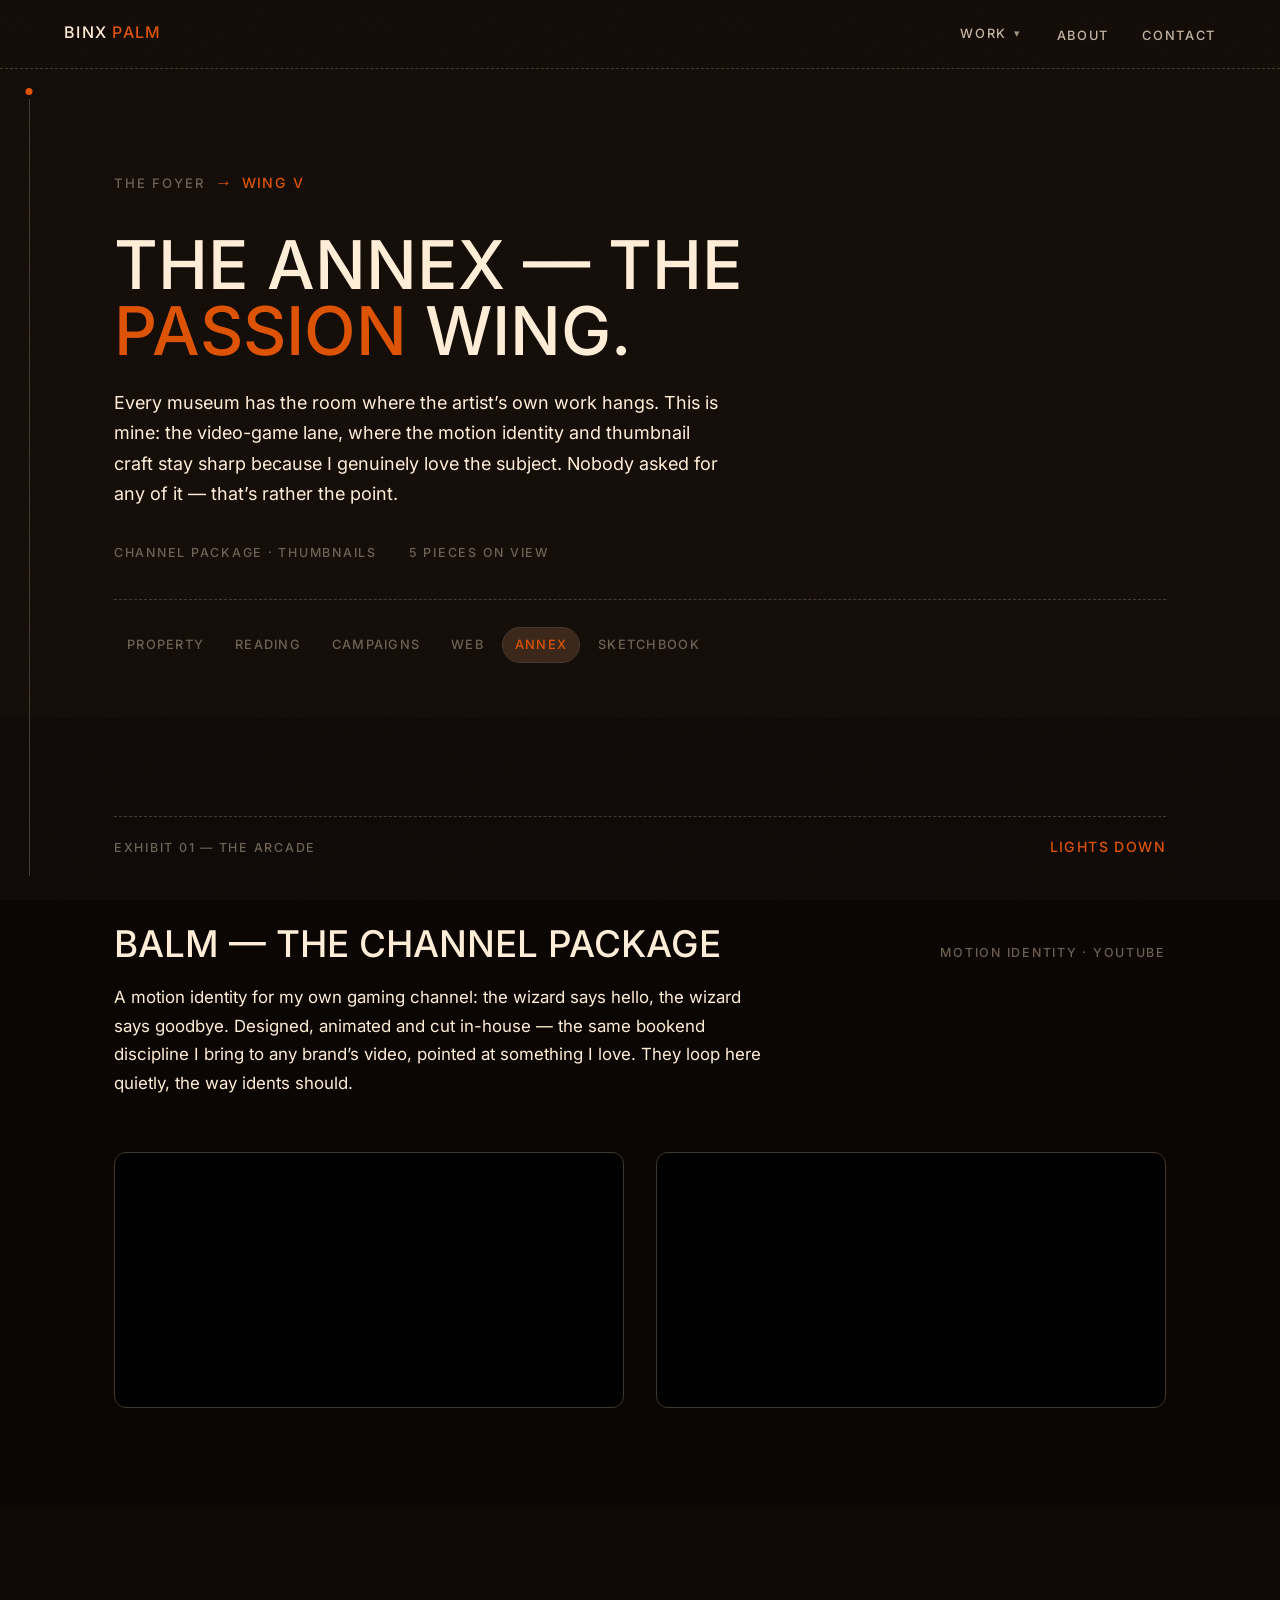
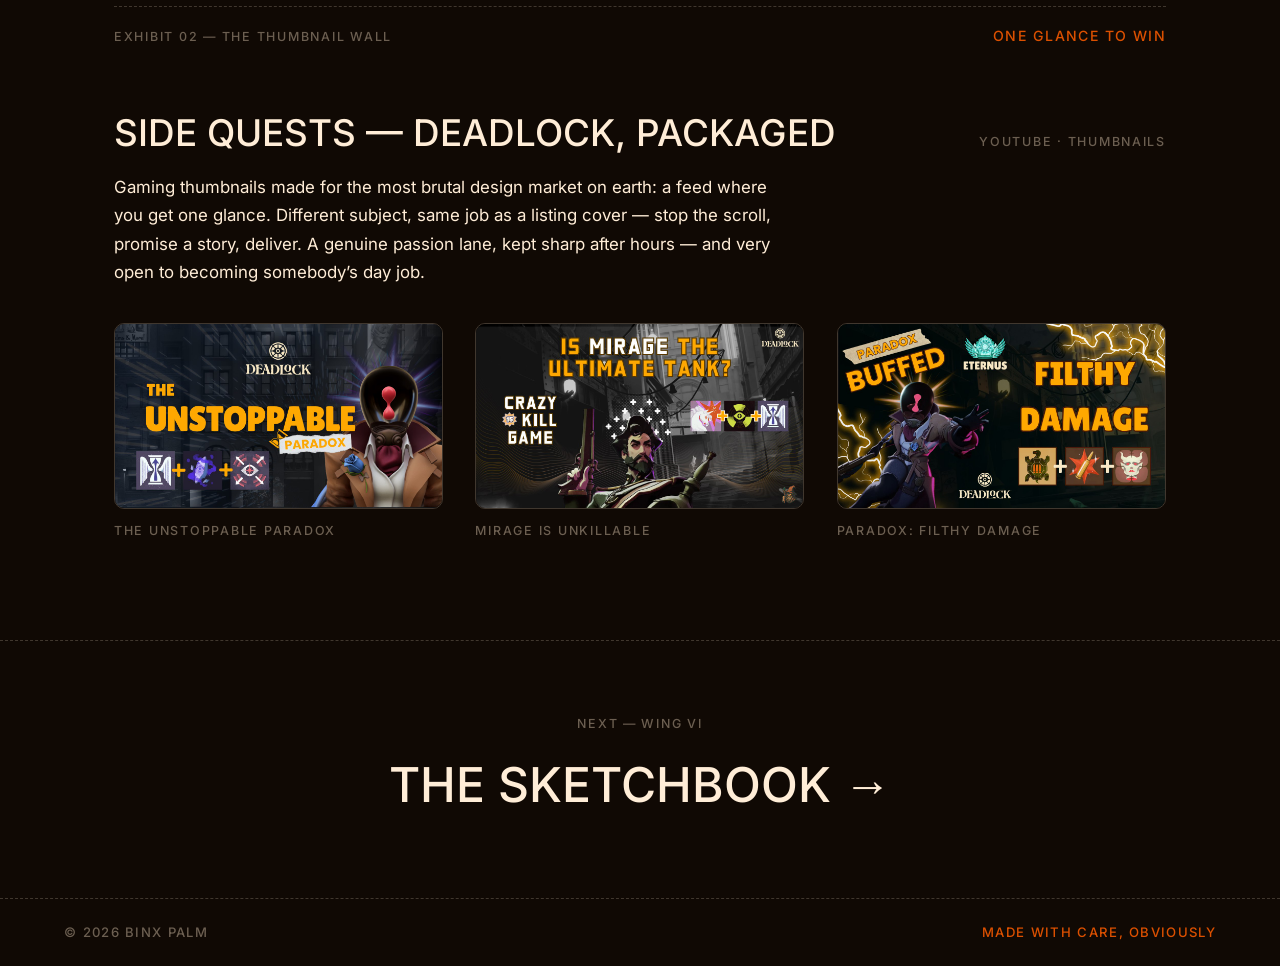
==== commit 695d92ce: "Revert wing-strip wheel-catch changes; remove Annex personal photos; recolor About caption - Reverts" ====
--- a/annex.html
+++ b/annex.html
@@ -75,17 +75,6 @@
           <video src="assets/video/balm-outro.mp4" data-ambient muted loop playsinline preload="metadata" aria-label="Balm channel outro bumper, looping silently"></video>
         </figure>
       </div>
-
-      <div class="after-hours rv">
-        <figure>
-          <div class="ph"><img src="assets/img/me/binx-afterhours.jpg" alt="Binx in low purple light, surrounded by mirrored spheres in a dark art installation" loading="lazy"></div>
-          <figcaption class="label">the curator, after hours</figcaption>
-        </figure>
-        <figure>
-          <div class="ph"><img src="assets/img/me/binx-closelight.jpg" alt="Binx in close, colourful bokeh light, a quieter portrait from the same night" loading="lazy"></div>
-          <figcaption class="label">same night, closer up</figcaption>
-        </figure>
-      </div>
     </div>
   </section>
 
--- a/assets/css/site.css
+++ b/assets/css/site.css
@@ -224,10 +224,16 @@
 .nav-drop-toggle:hover { opacity: 1; }
 .nav-drop-menu.open ~ .nav-drop-toggle,
 .nav-drop:hover .nav-drop-toggle { opacity: 1; }
+/* top:100% with no gap — the previous margin-top left a dead strip
+   between the trigger and the menu where the cursor wasn't hovering
+   *either* element, so a diagonal move into the menu dropped :hover
+   and closed it before arriving. The box now starts flush against the
+   nav (its own border/background reads as "attached" to it, which is
+   the standard, bug-free way to build this), no hoverable gap left. */
 .nav-drop-menu {
-  position: absolute; top: 100%; left: 50%; margin-top: .9rem;
+  position: absolute; top: 100%; left: 50%; margin-top: 0;
   transform: translate(-50%, -6px);
-  min-width: 168px; list-style: none; padding: .4rem;
+  min-width: 168px; list-style: none; padding: .65rem .4rem .4rem;
   background: var(--nav-veil); backdrop-filter: blur(14px); -webkit-backdrop-filter: blur(14px);
   border: 1px solid var(--hair); border-radius: 10px;
   opacity: 0; visibility: hidden; pointer-events: none;
@@ -654,7 +660,7 @@
   aspect-ratio: 4 / 5; overflow: hidden; max-width: 420px;
 }
 .portrait img { position: absolute; inset: 0; width: 100%; height: 100%; object-fit: cover; filter: grayscale(.1) sepia(.08) brightness(.85); }
-.portrait-cap { margin-top: .8rem; font-size: .84rem; color: var(--mute); }
+.portrait-cap { margin-top: .8rem; font-size: .84rem; color: var(--clay); }
 
 .about-copy h2 { font-size: clamp(1.7rem, 3.8vw, 2.7rem); line-height: 1.02; margin-bottom: 1.5rem; }
 .about-copy p { margin-bottom: 1.15rem; max-width: 58ch; color: var(--ink); opacity: .82; }
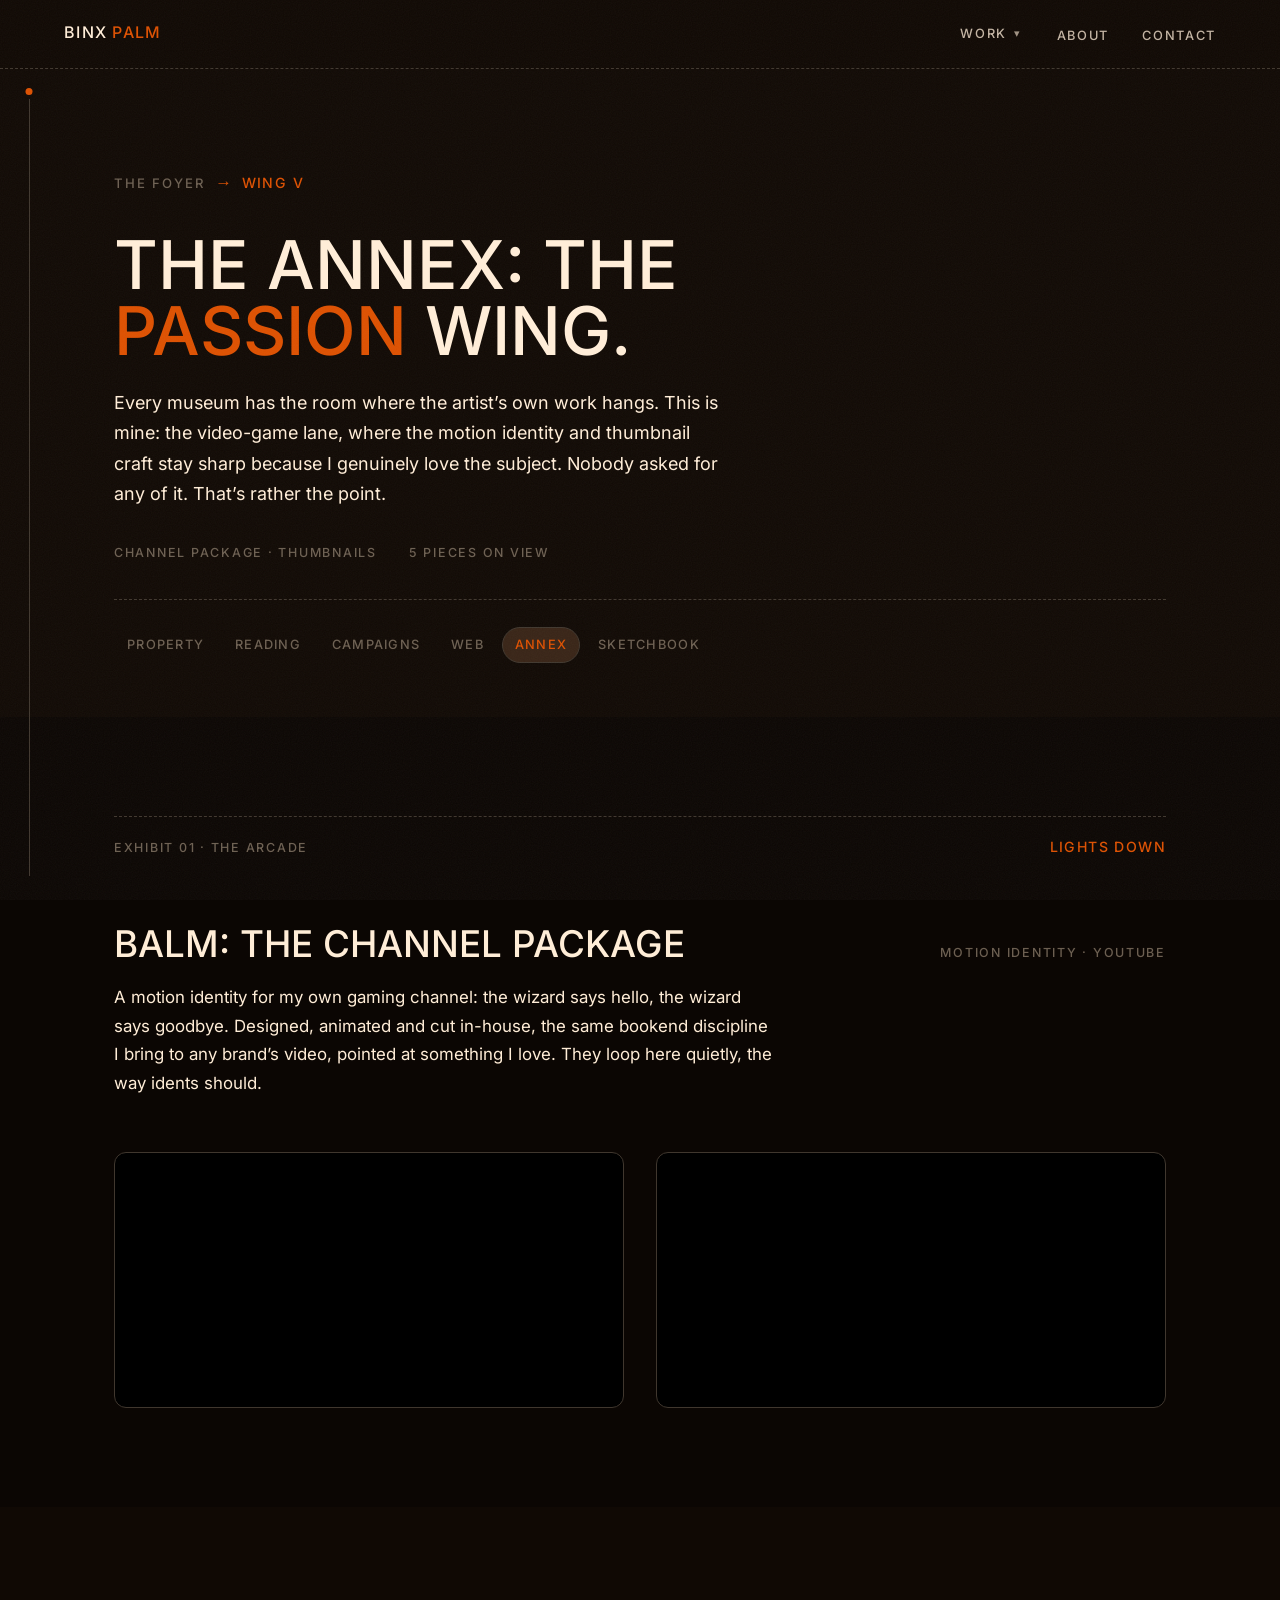
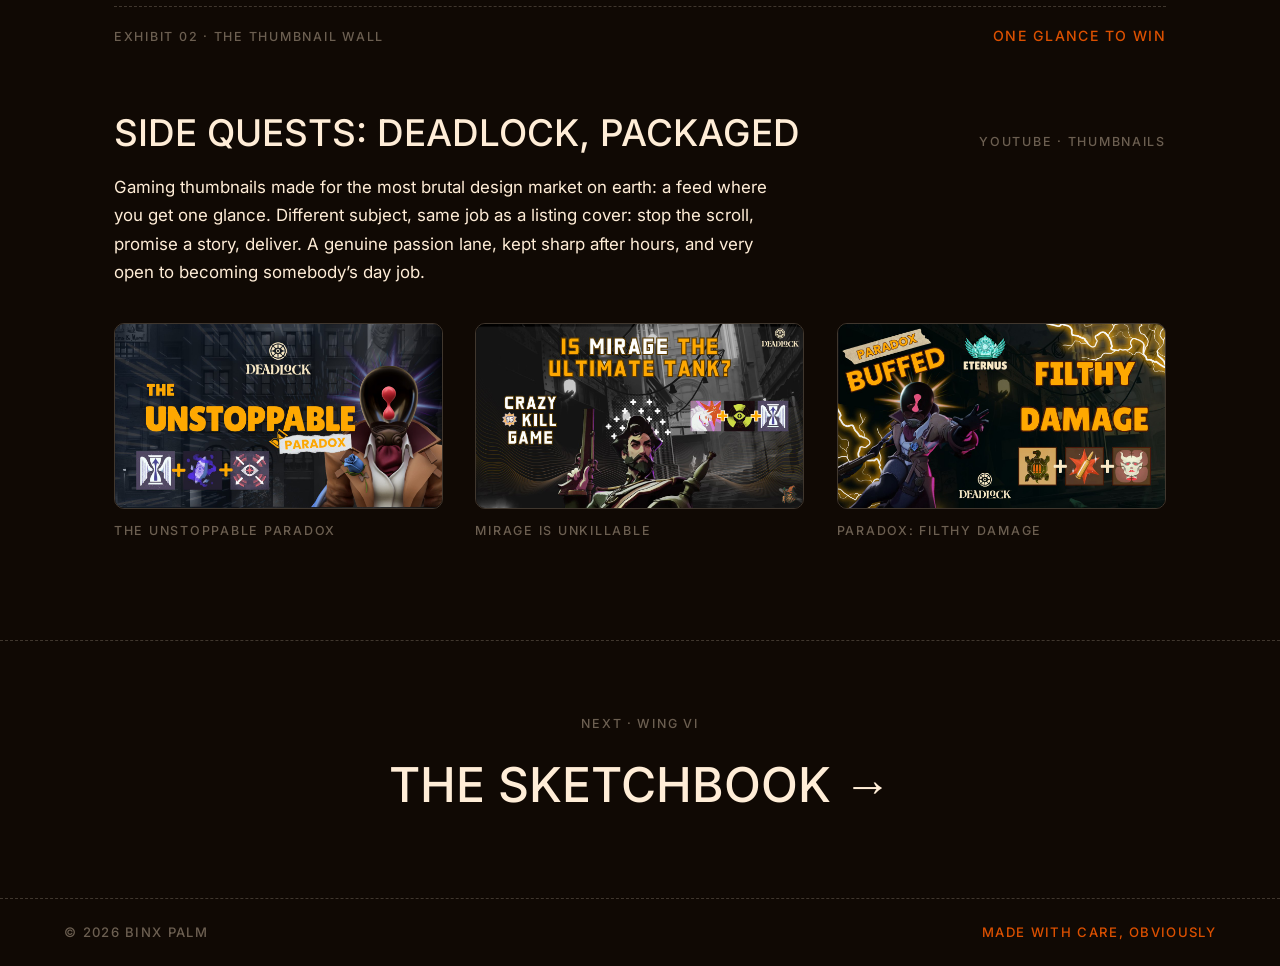
==== commit 91987b0f: "Copy-edit pass across the whole site: remove every em-dash, tighten prose Every em-dash on every pag" ====
--- a/annex.html
+++ b/annex.html
@@ -3,7 +3,7 @@
 <head>
 <meta charset="utf-8">
 <meta name="viewport" content="width=device-width, initial-scale=1">
-<title>The Annex — Binx Palm</title>
+<title>The Annex · Binx Palm</title>
 <meta name="description" content="The passion lane of Binx Palm: the Balm channel motion identity and YouTube thumbnail craft.">
 <script>document.documentElement.classList.add('js');</script>
 <link rel="stylesheet" href="assets/css/site.css">
@@ -37,8 +37,8 @@
   <div class="crumb rv">
     <a href="index.html">The foyer</a><span class="sep">→</span><span class="room">wing v</span>
   </div>
-  <h1 class="serif rv">The Annex — the <em class="tilt">passion</em> wing.</h1>
-  <p class="lede rv d2">Every museum has the room where the artist’s own work hangs. This is mine: the video-game lane, where the motion identity and thumbnail craft stay sharp because I genuinely love the subject. Nobody asked for any of it — that’s rather the point.</p>
+  <h1 class="serif rv">The Annex: the <em class="tilt">passion</em> wing.</h1>
+  <p class="lede rv d2">Every museum has the room where the artist’s own work hangs. This is mine: the video-game lane, where the motion identity and thumbnail craft stay sharp because I genuinely love the subject. Nobody asked for any of it. That’s rather the point.</p>
   <div class="meta-row rv d2">
     <span class="label">Channel package · thumbnails</span>
     <span class="label">5 pieces on view</span>
@@ -59,14 +59,14 @@
   <section class="screening">
     <div class="wrap">
       <div class="rule-head rv">
-        <span class="label">Exhibit 01 — The arcade</span>
+        <span class="label">Exhibit 01 · The arcade</span>
         <span class="room">lights down</span>
       </div>
       <div class="x-head rv">
-        <h2 class="serif">Balm — the channel package</h2>
+        <h2 class="serif">Balm: the channel package</h2>
         <span class="label">Motion identity · YouTube</span>
       </div>
-      <p class="x-lede rv">A motion identity for my own gaming channel: the wizard says hello, the wizard says goodbye. Designed, animated and cut in-house — the same bookend discipline I bring to any brand’s video, pointed at something I love. They loop here quietly, the way idents should.</p>
+      <p class="x-lede rv">A motion identity for my own gaming channel: the wizard says hello, the wizard says goodbye. Designed, animated and cut in-house, the same bookend discipline I bring to any brand’s video, pointed at something I love. They loop here quietly, the way idents should.</p>
       <div class="bumpers rv">
         <figure class="bumper">
           <video src="assets/video/balm-intro.mp4" data-ambient muted loop playsinline preload="metadata" aria-label="Balm channel intro bumper: an animated wizard ident, looping silently"></video>
@@ -82,26 +82,26 @@
   <section>
     <div class="wrap">
       <div class="rule-head rv">
-        <span class="label">Exhibit 02 — The thumbnail wall</span>
+        <span class="label">Exhibit 02 · The thumbnail wall</span>
         <span class="room">one glance to win</span>
       </div>
       <div class="x-head rv">
-        <h2 class="serif">Side quests — Deadlock, packaged</h2>
+        <h2 class="serif">Side quests: Deadlock, packaged</h2>
         <span class="label">YouTube · thumbnails</span>
       </div>
-      <p class="x-lede rv">Gaming thumbnails made for the most brutal design market on earth: a feed where you get one glance. Different subject, same job as a listing cover — stop the scroll, promise a story, deliver. A genuine passion lane, kept sharp after hours — and very open to becoming somebody’s day job.</p>
+      <p class="x-lede rv">Gaming thumbnails made for the most brutal design market on earth: a feed where you get one glance. Different subject, same job as a listing cover: stop the scroll, promise a story, deliver. A genuine passion lane, kept sharp after hours, and very open to becoming somebody’s day job.</p>
 
       <div class="grid-3 rv" data-gallery="annex">
         <figure>
-          <button class="frame" data-full="assets/img/annex/thumb-paradox-unstoppable.jpg" data-cap="The Unstoppable Paradox — build showcase thumbnail" data-cursor="view" aria-haspopup="dialog"><img src="assets/img/annex/thumb-paradox-unstoppable.jpg" alt="YouTube thumbnail: The Unstoppable Paradox, character in trench coat with item icons against a dark city" loading="lazy"><span class="tag">Open</span></button>
+          <button class="frame" data-full="assets/img/annex/thumb-paradox-unstoppable.jpg" data-cap="The Unstoppable Paradox: build showcase thumbnail" data-cursor="view" aria-haspopup="dialog"><img src="assets/img/annex/thumb-paradox-unstoppable.jpg" alt="YouTube thumbnail: The Unstoppable Paradox, character in trench coat with item icons against a dark city" loading="lazy"><span class="tag">Open</span></button>
           <figcaption><span class="label">The Unstoppable Paradox</span></figcaption>
         </figure>
         <figure>
-          <button class="frame" data-full="assets/img/annex/thumb-mirage.jpg" data-cap="Is Mirage the Ultimate Tank? — crazy 15-kill game" data-cursor="view" aria-haspopup="dialog"><img src="assets/img/annex/thumb-mirage.jpg" alt="YouTube thumbnail: Is Mirage the Ultimate Tank, mustachioed character with pistol and item icons" loading="lazy"><span class="tag">Open</span></button>
+          <button class="frame" data-full="assets/img/annex/thumb-mirage.jpg" data-cap="Is Mirage the Ultimate Tank? A crazy 15-kill game" data-cursor="view" aria-haspopup="dialog"><img src="assets/img/annex/thumb-mirage.jpg" alt="YouTube thumbnail: Is Mirage the Ultimate Tank, mustachioed character with pistol and item icons" loading="lazy"><span class="tag">Open</span></button>
           <figcaption><span class="label">Mirage is Unkillable</span></figcaption>
         </figure>
         <figure>
-          <button class="frame" data-full="assets/img/annex/thumb-paradox-damage.jpg" data-cap="Paradox: Filthy Damage — build thumbnail" data-cursor="view" aria-haspopup="dialog"><img src="assets/img/annex/thumb-paradox-damage.jpg" alt="YouTube thumbnail: Paradox filthy damage build" loading="lazy"><span class="tag">Open</span></button>
+          <button class="frame" data-full="assets/img/annex/thumb-paradox-damage.jpg" data-cap="Paradox: Filthy Damage build thumbnail" data-cursor="view" aria-haspopup="dialog"><img src="assets/img/annex/thumb-paradox-damage.jpg" alt="YouTube thumbnail: Paradox filthy damage build" loading="lazy"><span class="tag">Open</span></button>
           <figcaption><span class="label">Paradox: Filthy Damage</span></figcaption>
         </figure>
       </div>
@@ -112,7 +112,7 @@
 
 <div class="wing-next">
   <a href="sketchbook.html" data-cursor="enter">
-    <span class="label">Next — wing vi</span>
+    <span class="label">Next · wing vi</span>
     <span class="next-name serif">The Sketchbook →</span>
   </a>
 </div>
--- a/assets/css/site.css
+++ b/assets/css/site.css
@@ -282,7 +282,7 @@
 /* a little card of the work itself, floating in the gap his arms make —
    percentages are hand-tuned to this specific photo's pose */
 .work-rotator {
-  position: absolute; top: 24%; left: 12%; width: 25%; aspect-ratio: 4 / 5;
+  position: absolute; top: 21%; left: 9%; width: 30%; aspect-ratio: 4 / 5;
   transform: rotate(8deg);
   border-radius: 6px; overflow: hidden;
   border: 2px solid var(--ink); background: var(--sand);
@@ -407,7 +407,13 @@
   flex: 0 0 auto; width: min(88vw, 960px); scroll-snap-align: center;
   display: grid; gap: clamp(1.5rem, 3vw, 2.5rem); align-items: center;
 }
-@media (min-width: 700px) { .work-panel { grid-template-columns: 1.3fr 1fr; } }
+@media (min-width: 700px) {
+  .work-panel { grid-template-columns: 1.3fr 1fr; }
+  /* the lone single-image panel (Web) no longer fills its column edge to
+     edge now that the box is sized to its own aspect ratio — give it a
+     narrower figure track instead of leaving a wide gap before the copy */
+  .work-panel:has(.frame-shell) { grid-template-columns: .7fr 1.3fr; }
+}
 .work-panel-figure { display: block; text-decoration: none; }
 /* no forced aspect-ratio here on purpose — most of this work is portrait
    (listing decks, Instagram posts); cropping them into a landscape box
@@ -420,22 +426,31 @@
   transition: transform .5s cubic-bezier(.2,.7,.2,1), border-color .3s;
   /* height matched to the .work-panel-mini tile row (below) — this is now
      only used by wings with a single real image (Web), and it was
-     dwarfing its three-tile neighbors at the old 60vh ceiling */
+     dwarfing its three-tile neighbors at the old 60vh ceiling.
+     Width is no longer forced to the full column — that left wide sand
+     margins either side of a narrower-than-column image. It's sized by
+     its own aspect-ratio (set inline per instance, same as the mini-grid
+     tiles) and centered instead, so the box matches the piece. */
   height: clamp(150px, 20vw, 215px);
-  display: flex; align-items: center; justify-content: center;
-}
-.work-panel-figure img { display: block; width: auto; height: 100%; max-width: 100%; object-fit: contain; }
+  width: auto; margin: 0 auto;
+}
+.work-panel-figure img { display: block; width: 100%; height: 100%; object-fit: cover; }
 .work-panel-figure:hover .frame-shell { border-color: var(--clay); }
 
 /* the foyer teaser, upgraded: three real pieces per wing instead of one
    static image, so a first-time visitor sees actual work with zero
-   clicks — "Enter the wing" is still there for anyone who wants the rest */
-.work-panel-mini { display: grid; grid-template-columns: repeat(3, 1fr); gap: clamp(.5rem, 1.2vw, .9rem); }
-.work-panel-mini .frame { aspect-ratio: 4 / 5; display: flex; align-items: center; justify-content: center; }
-/* contain, not cover — several of these pieces aren't natively portrait,
-   and cropping them was hiding real content. Letterboxing onto the
-   frame's own sand background reads like a mounted photo mat instead. */
-.work-panel-mini .frame img { width: 100%; height: 100%; max-height: none; object-fit: contain; }
+   clicks — "Enter the wing" is still there for anyone who wants the rest.
+   Each panel sets its own grid-template-columns inline, in fr units equal
+   to that tile's real aspect ratio, and each .frame carries its own
+   inline aspect-ratio to match — so the box is shaped like the actual
+   piece (a landscape thumbnail gets a wide box, a poster gets a narrow
+   one) instead of forcing every shape into the same portrait mat and
+   letterboxing whatever doesn't fit. Because the fr proportions equal
+   the ratios themselves, all three tiles in a row still land on the
+   same height without any of them needing to crop or pad. */
+.work-panel-mini { display: grid; gap: clamp(.5rem, 1.2vw, .9rem); }
+.work-panel-mini .frame { width: 100%; height: auto; }
+.work-panel-mini .frame img { display: block; width: 100%; height: 100%; max-height: none; object-fit: cover; }
 .work-panel-copy .reveal-kicker { display: block; color: var(--clay); font-size: .84rem; letter-spacing: .14em; margin-bottom: .9rem; }
 .work-panel-copy .reveal-heading { font-size: clamp(1.9rem, 4.2vw, 3.1rem); line-height: .96; max-width: 13ch; }
 .work-panel-copy p.voice { font-size: clamp(1rem, 1.4vw, 1.15rem); color: var(--ink); opacity: .8; max-width: 40ch; margin: .9rem 0 0; }
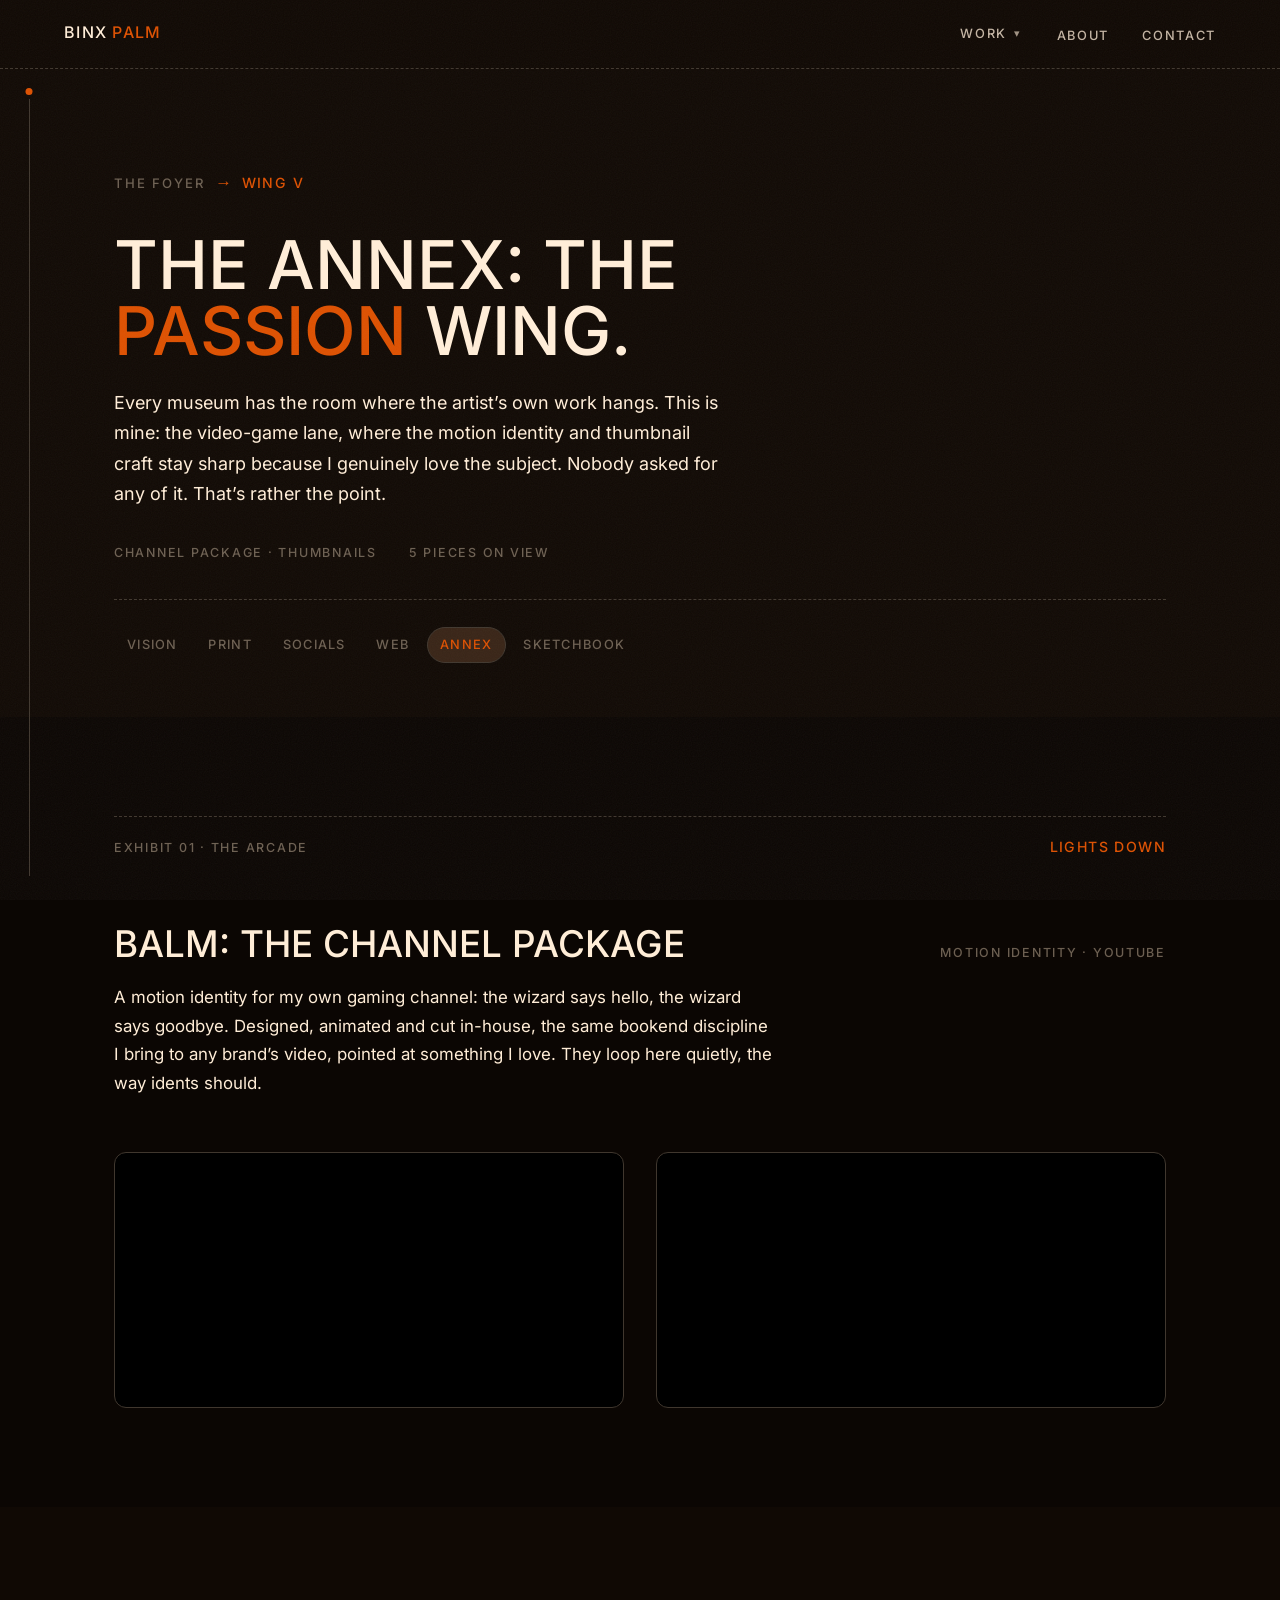
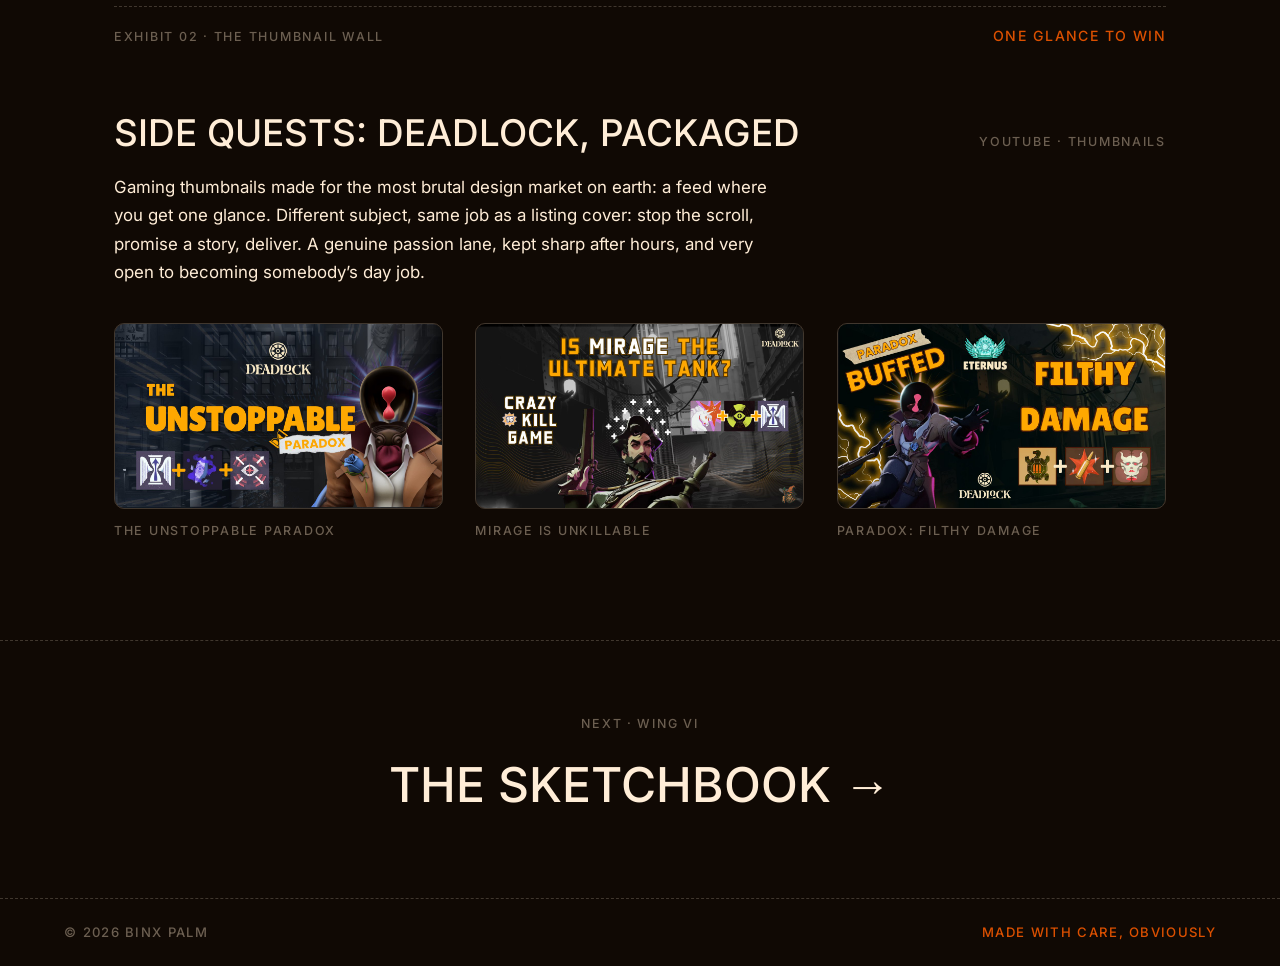
==== commit 220ee55e: "Rename three wings: Property -> Vision, Reading -> Print, Campaigns -> Socials Property named the su" ====
--- a/annex.html
+++ b/annex.html
@@ -20,9 +20,9 @@
     <li class="nav-drop">
       <a href="index.html#work">Work</a><button class="nav-drop-toggle" type="button" aria-haspopup="true" aria-expanded="false" aria-controls="workMenu" aria-label="Show wings">▾</button>
       <ul class="nav-drop-menu" id="workMenu">
-        <li><a href="property.html">Property</a></li>
-        <li><a href="reading.html">Reading</a></li>
-        <li><a href="campaigns.html">Campaigns</a></li>
+        <li><a href="property.html">Vision</a></li>
+        <li><a href="reading.html">Print</a></li>
+        <li><a href="campaigns.html">Socials</a></li>
         <li><a href="web.html">Web</a></li>
         <li><a href="annex.html" aria-current="page">Annex</a></li>
         <li><a href="sketchbook.html">Sketchbook</a></li>
@@ -44,9 +44,9 @@
     <span class="label">5 pieces on view</span>
   </div>
   <nav class="wing-jump" aria-label="Other wings">
-    <a href="property.html">Property</a>
-    <a href="reading.html">Reading</a>
-    <a href="campaigns.html">Campaigns</a>
+    <a href="property.html">Vision</a>
+    <a href="reading.html">Print</a>
+    <a href="campaigns.html">Socials</a>
     <a href="web.html">Web</a>
     <a href="annex.html" aria-current="page">Annex</a>
     <a href="sketchbook.html">Sketchbook</a>
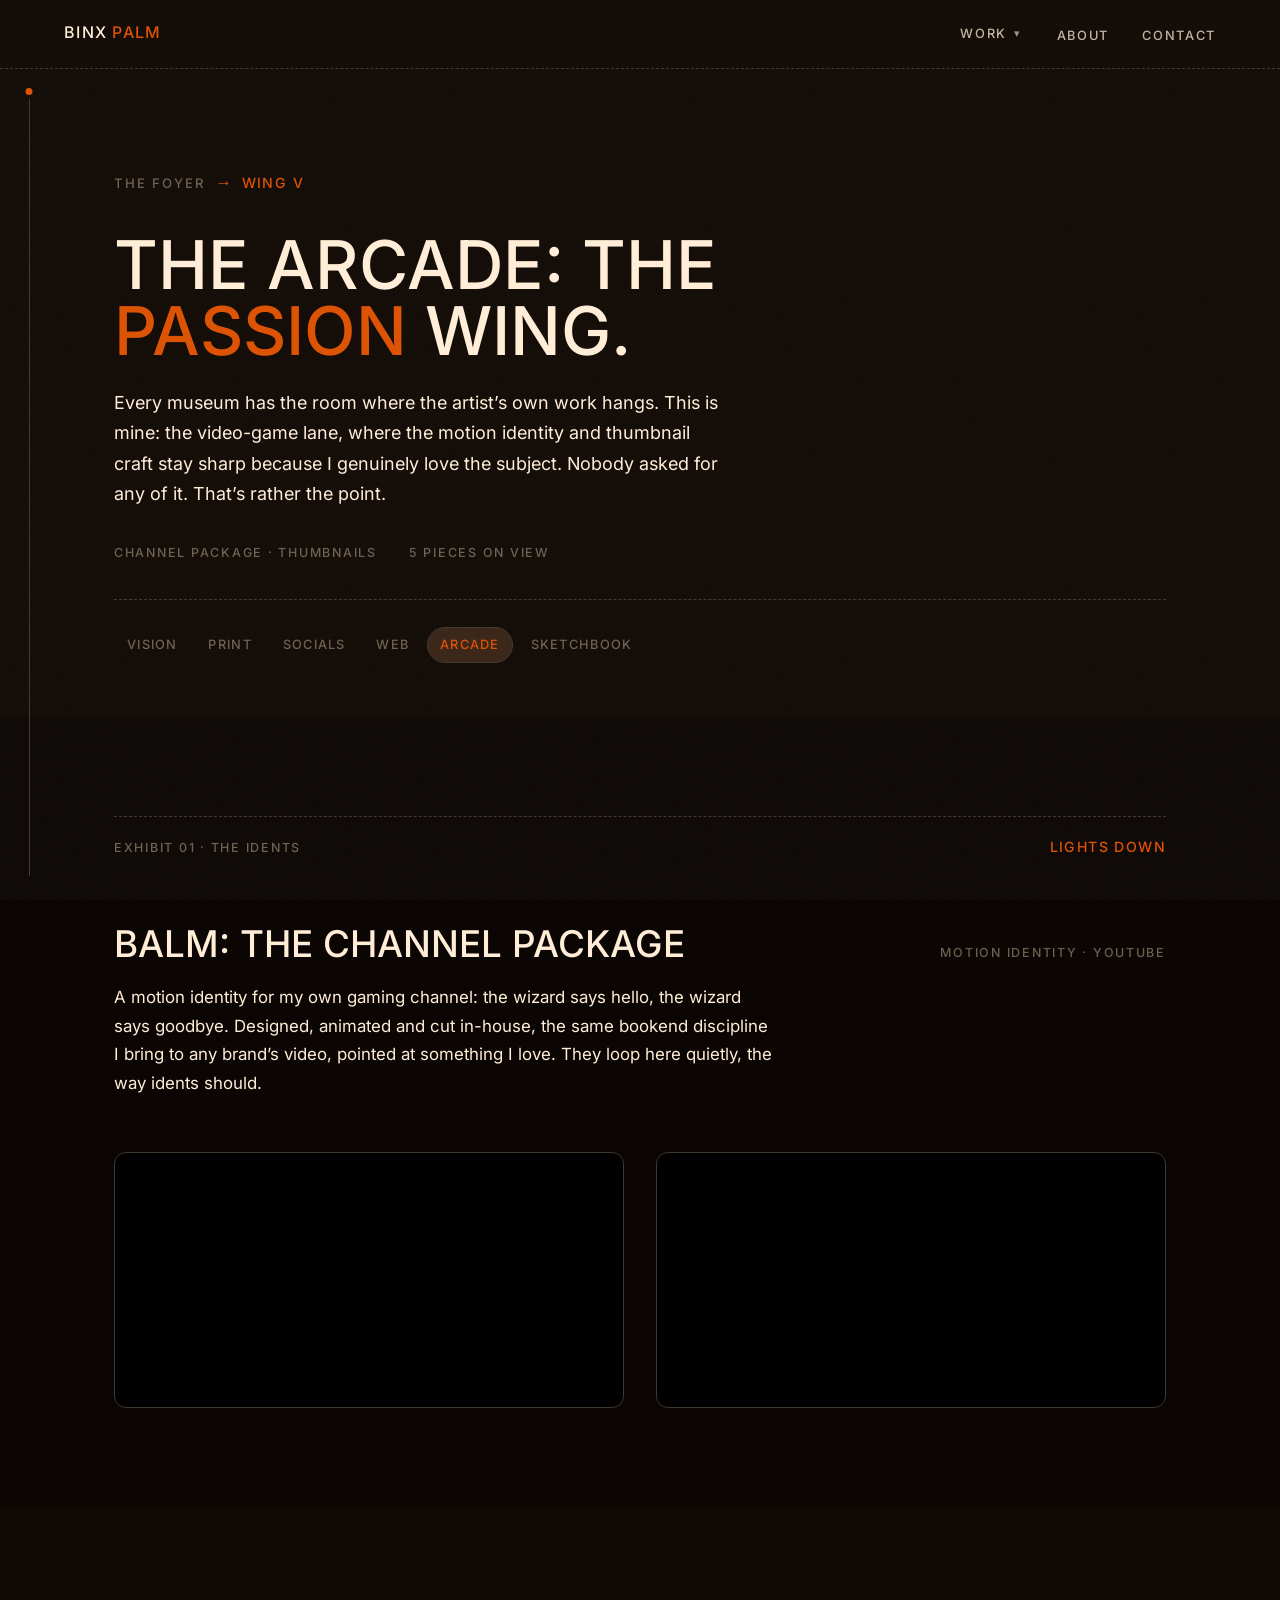
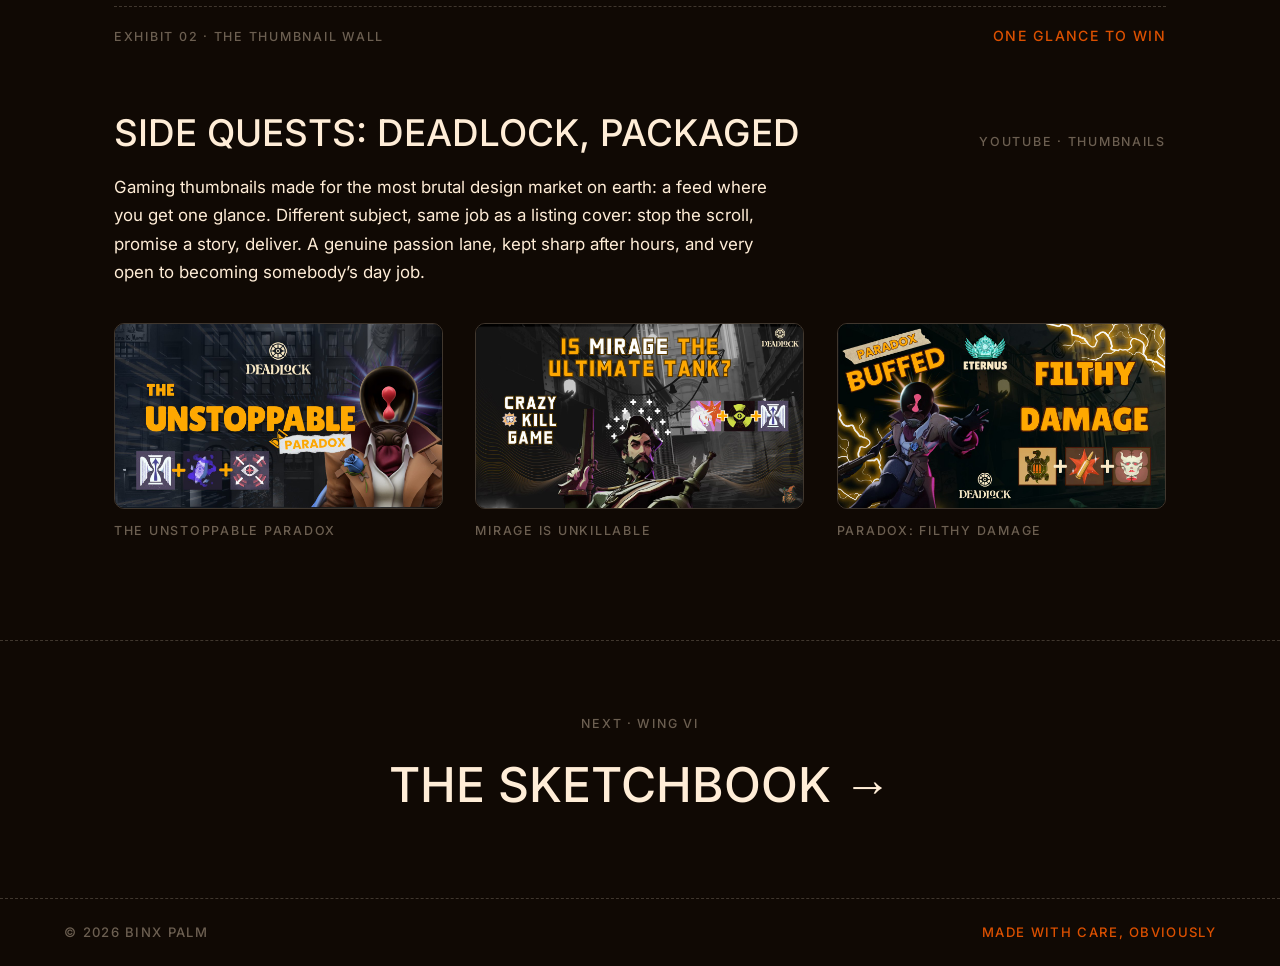
==== commit 1b11a24e: "Rename Annex to Arcade "Annex" was a generic side-room metaphor that didn't say what's inside (gamin" ====
--- a/annex.html
+++ b/annex.html
@@ -3,7 +3,7 @@
 <head>
 <meta charset="utf-8">
 <meta name="viewport" content="width=device-width, initial-scale=1">
-<title>The Annex · Binx Palm</title>
+<title>The Arcade · Binx Palm</title>
 <meta name="description" content="The passion lane of Binx Palm: the Balm channel motion identity and YouTube thumbnail craft.">
 <script>document.documentElement.classList.add('js');</script>
 <link rel="stylesheet" href="assets/css/site.css">
@@ -24,7 +24,7 @@
         <li><a href="reading.html">Print</a></li>
         <li><a href="campaigns.html">Socials</a></li>
         <li><a href="web.html">Web</a></li>
-        <li><a href="annex.html" aria-current="page">Annex</a></li>
+        <li><a href="annex.html" aria-current="page">Arcade</a></li>
         <li><a href="sketchbook.html">Sketchbook</a></li>
       </ul>
     </li>
@@ -37,7 +37,7 @@
   <div class="crumb rv">
     <a href="index.html">The foyer</a><span class="sep">→</span><span class="room">wing v</span>
   </div>
-  <h1 class="serif rv">The Annex: the <em class="tilt">passion</em> wing.</h1>
+  <h1 class="serif rv">The Arcade: the <em class="tilt">passion</em> wing.</h1>
   <p class="lede rv d2">Every museum has the room where the artist’s own work hangs. This is mine: the video-game lane, where the motion identity and thumbnail craft stay sharp because I genuinely love the subject. Nobody asked for any of it. That’s rather the point.</p>
   <div class="meta-row rv d2">
     <span class="label">Channel package · thumbnails</span>
@@ -48,18 +48,18 @@
     <a href="reading.html">Print</a>
     <a href="campaigns.html">Socials</a>
     <a href="web.html">Web</a>
-    <a href="annex.html" aria-current="page">Annex</a>
+    <a href="annex.html" aria-current="page">Arcade</a>
     <a href="sketchbook.html">Sketchbook</a>
   </nav>
 </header>
 
 <main id="exhibits">
 
-  <!-- ============ EXHIBIT 1 · THE ARCADE (dark) ============ -->
+  <!-- ============ EXHIBIT 1 · THE IDENTS (dark) ============ -->
   <section class="screening">
     <div class="wrap">
       <div class="rule-head rv">
-        <span class="label">Exhibit 01 · The arcade</span>
+        <span class="label">Exhibit 01 · The idents</span>
         <span class="room">lights down</span>
       </div>
       <div class="x-head rv">
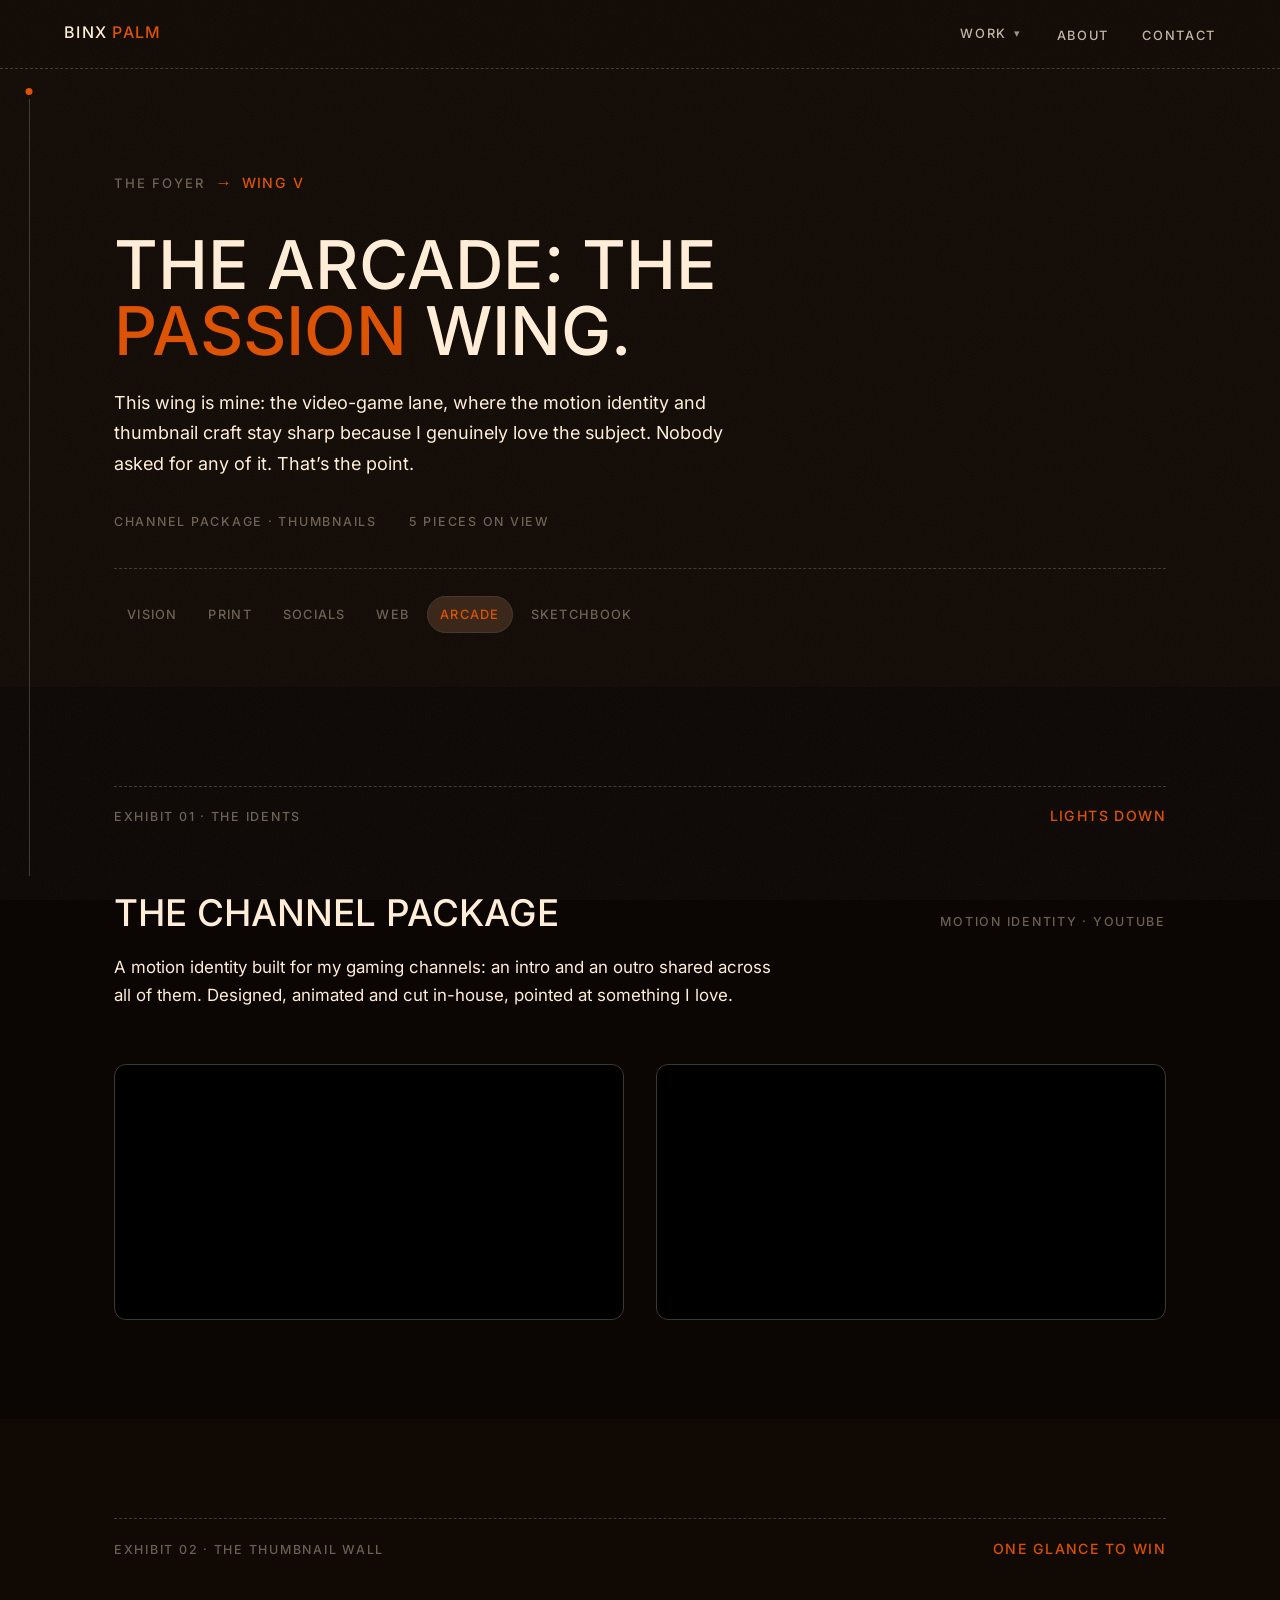
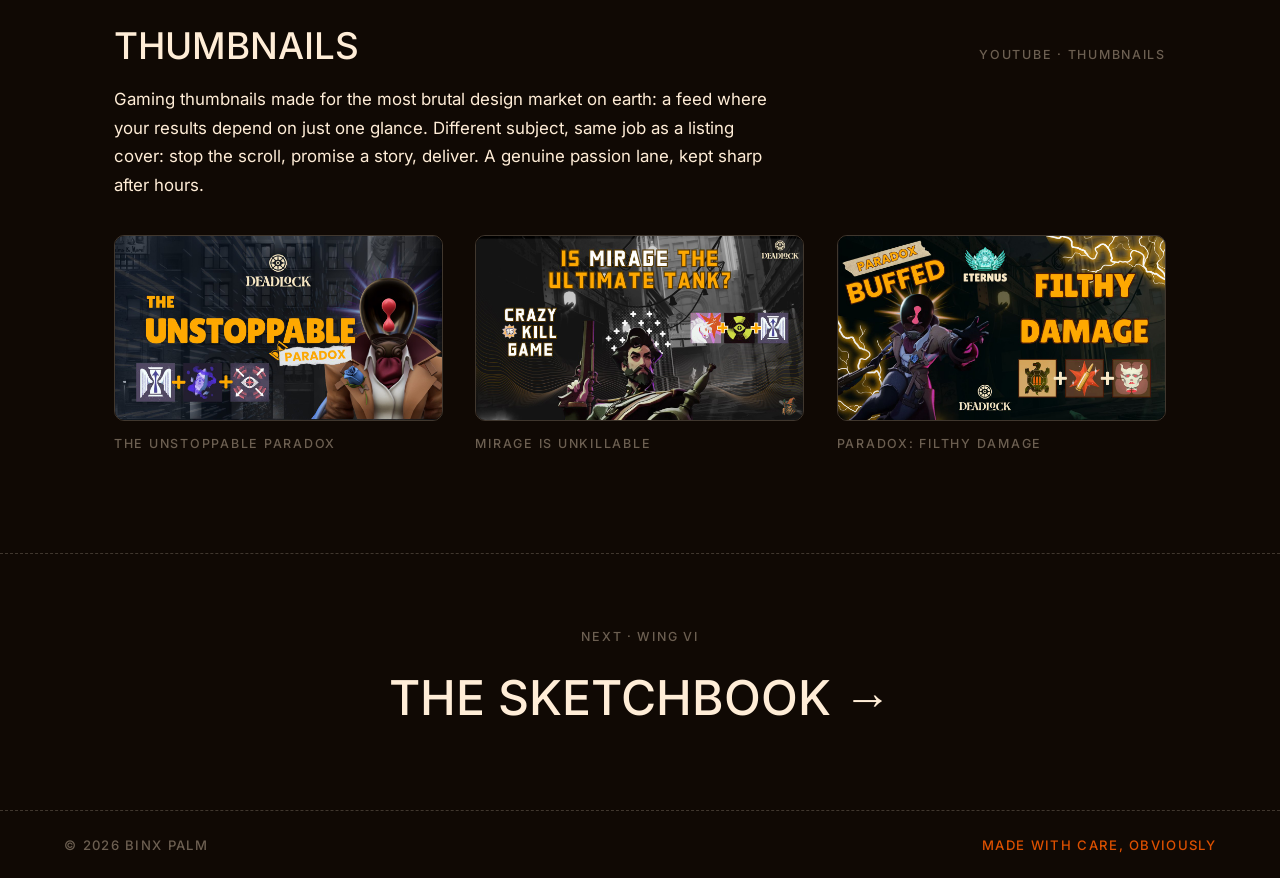
==== commit 9bf70bf5: "Copy revisions across Print, Socials, Web, Arcade and Sketchbook wings Print: unified accent color o" ====
--- a/annex.html
+++ b/annex.html
@@ -38,7 +38,7 @@
     <a href="index.html">The foyer</a><span class="sep">→</span><span class="room">wing v</span>
   </div>
   <h1 class="serif rv">The Arcade: the <em class="tilt">passion</em> wing.</h1>
-  <p class="lede rv d2">Every museum has the room where the artist’s own work hangs. This is mine: the video-game lane, where the motion identity and thumbnail craft stay sharp because I genuinely love the subject. Nobody asked for any of it. That’s rather the point.</p>
+  <p class="lede rv d2">This wing is mine: the video-game lane, where the motion identity and thumbnail craft stay sharp because I genuinely love the subject. Nobody asked for any of it. That’s the point.</p>
   <div class="meta-row rv d2">
     <span class="label">Channel package · thumbnails</span>
     <span class="label">5 pieces on view</span>
@@ -63,10 +63,10 @@
         <span class="room">lights down</span>
       </div>
       <div class="x-head rv">
-        <h2 class="serif">Balm: the channel package</h2>
+        <h2 class="serif">The channel package</h2>
         <span class="label">Motion identity · YouTube</span>
       </div>
-      <p class="x-lede rv">A motion identity for my own gaming channel: the wizard says hello, the wizard says goodbye. Designed, animated and cut in-house, the same bookend discipline I bring to any brand’s video, pointed at something I love. They loop here quietly, the way idents should.</p>
+      <p class="x-lede rv">A motion identity built for my gaming channels: an intro and an outro shared across all of them. Designed, animated and cut in-house, pointed at something I love.</p>
       <div class="bumpers rv">
         <figure class="bumper">
           <video src="assets/video/balm-intro.mp4" data-ambient muted loop playsinline preload="metadata" aria-label="Balm channel intro bumper: an animated wizard ident, looping silently"></video>
@@ -86,10 +86,10 @@
         <span class="room">one glance to win</span>
       </div>
       <div class="x-head rv">
-        <h2 class="serif">Side quests: Deadlock, packaged</h2>
+        <h2 class="serif">Thumbnails</h2>
         <span class="label">YouTube · thumbnails</span>
       </div>
-      <p class="x-lede rv">Gaming thumbnails made for the most brutal design market on earth: a feed where you get one glance. Different subject, same job as a listing cover: stop the scroll, promise a story, deliver. A genuine passion lane, kept sharp after hours, and very open to becoming somebody’s day job.</p>
+      <p class="x-lede rv">Gaming thumbnails made for the most brutal design market on earth: a feed where your results depend on just one glance. Different subject, same job as a listing cover: stop the scroll, promise a story, deliver. A genuine passion lane, kept sharp after hours.</p>
 
       <div class="grid-3 rv" data-gallery="annex">
         <figure>
